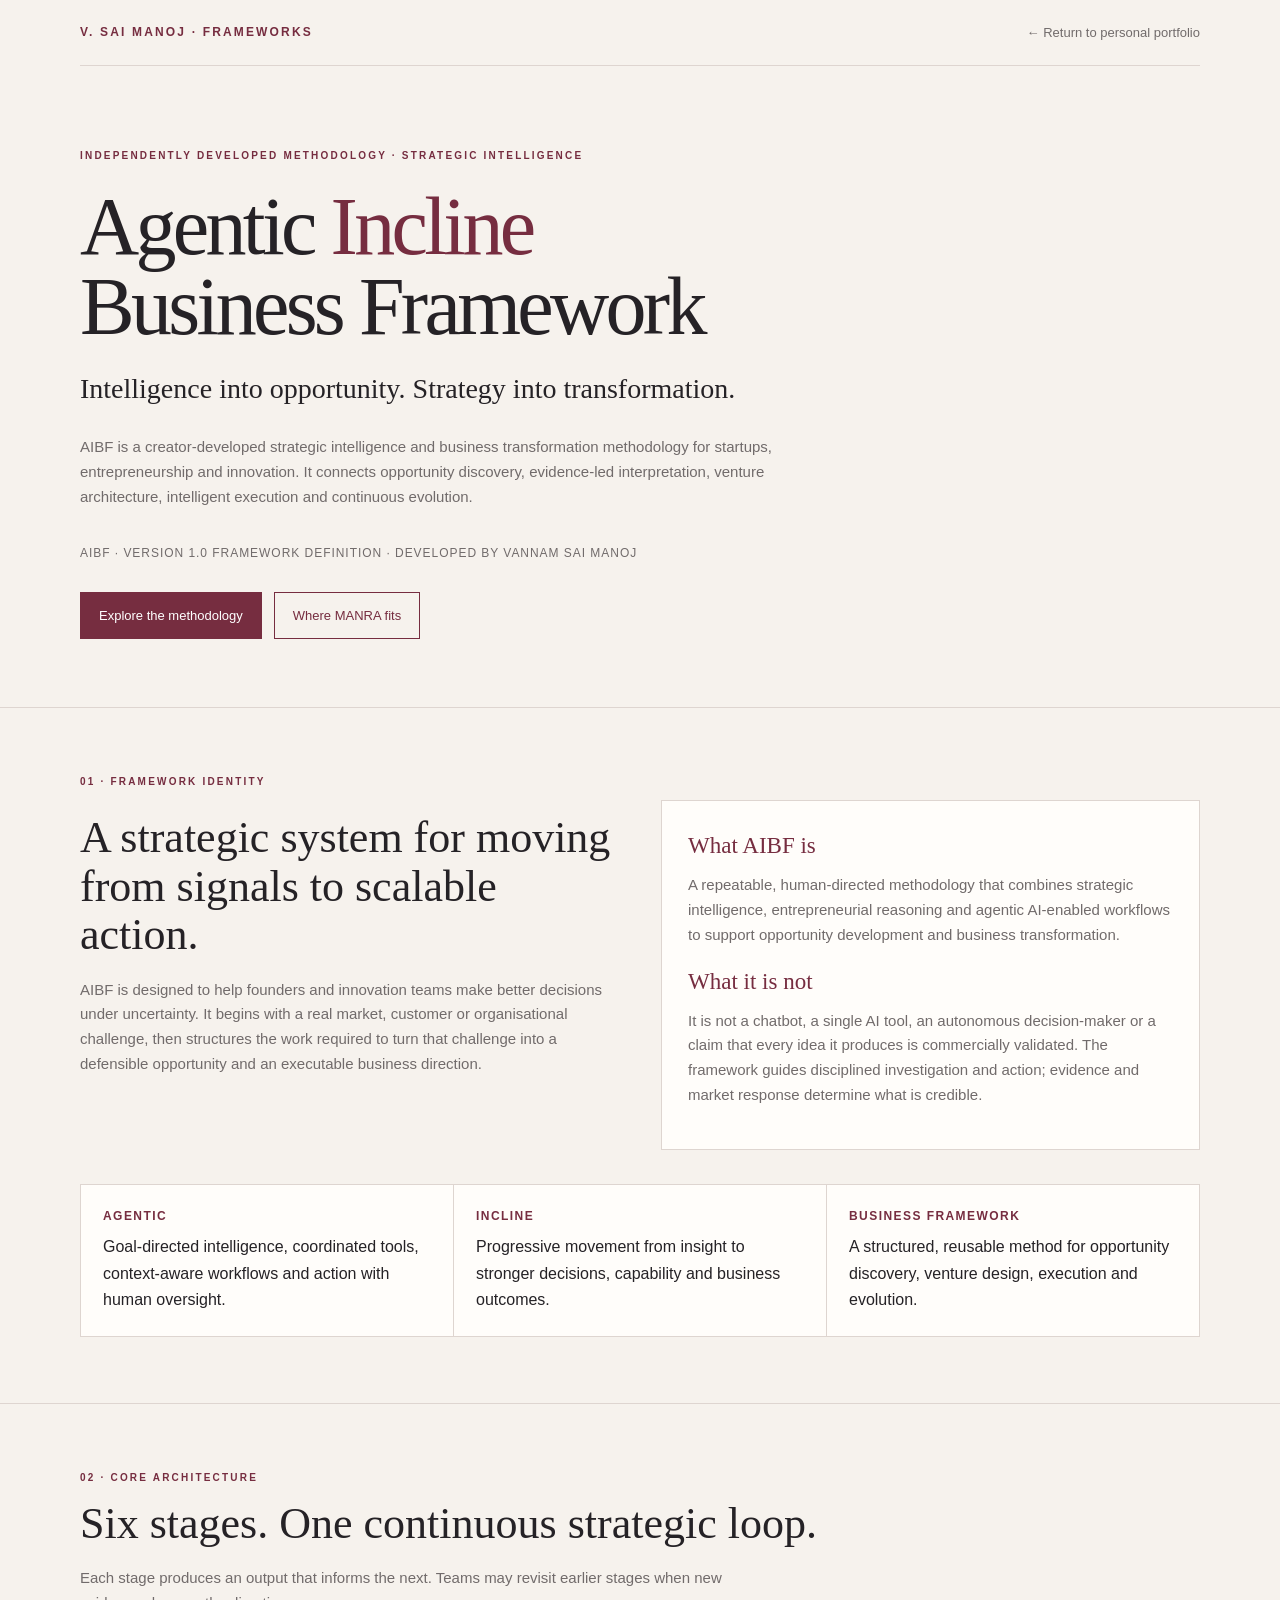
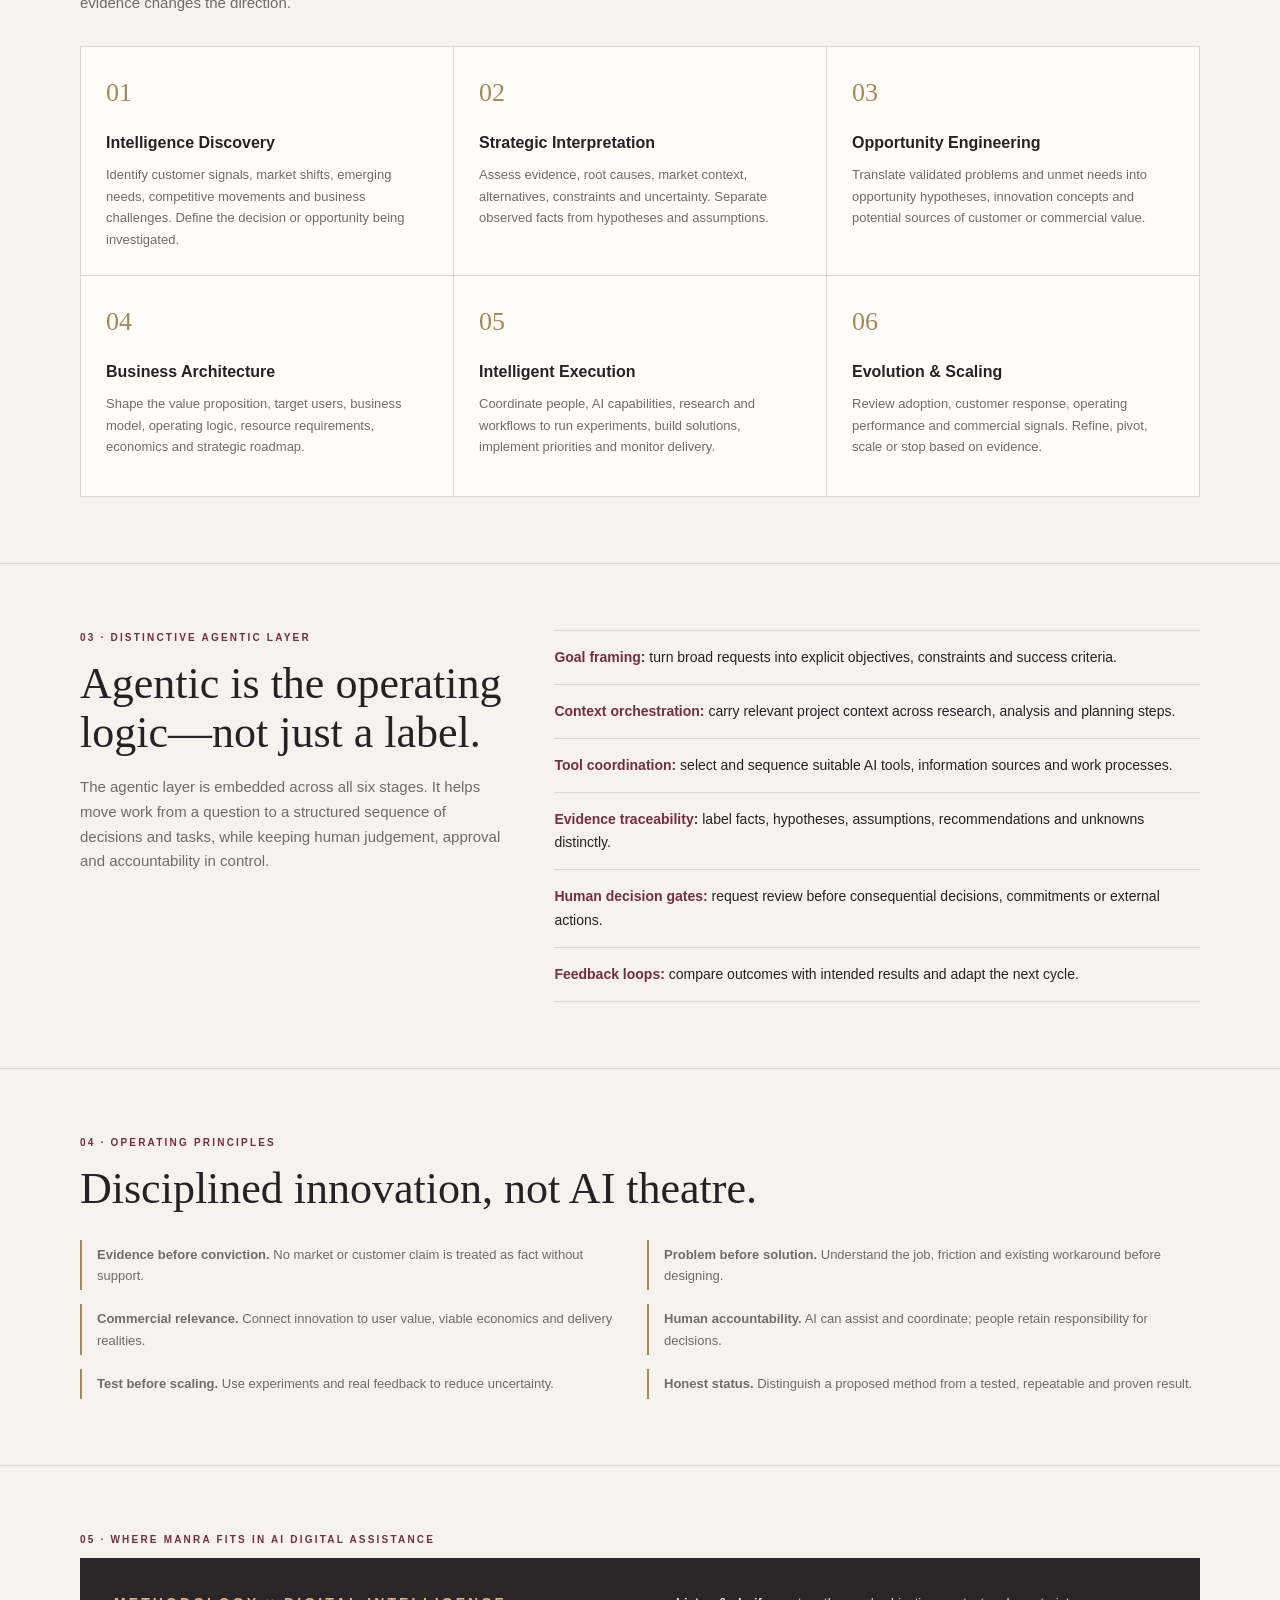
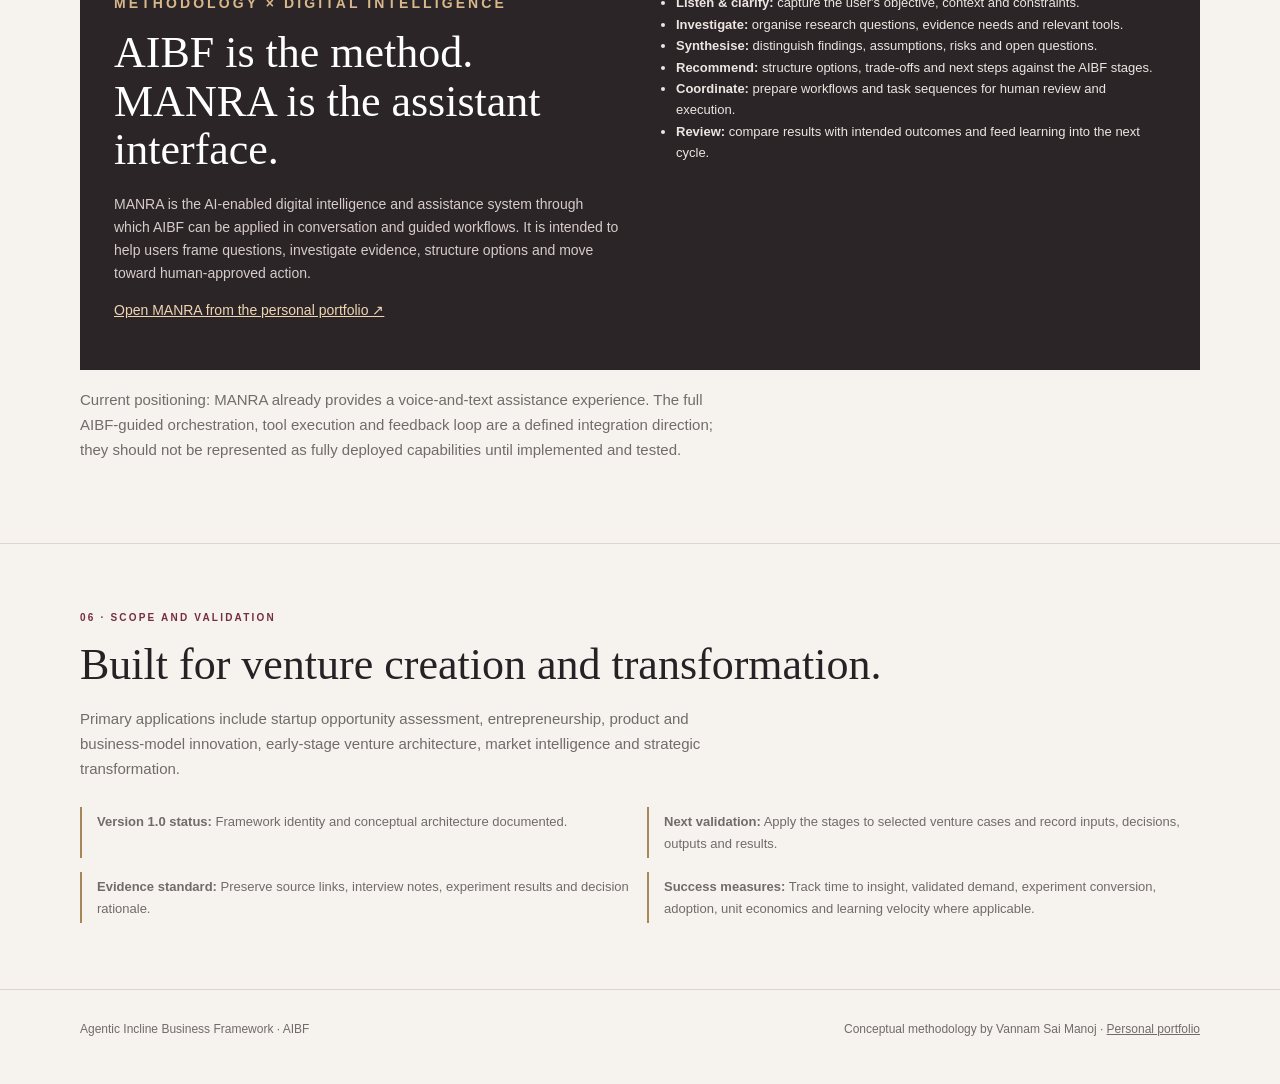
==== aibf/index.html @ d9971146 "Add Agentic Incline Business Framework page" ====
<!doctype html>
<html lang="en">
<head>
  <meta charset="utf-8">
  <meta name="viewport" content="width=device-width, initial-scale=1">
  <meta name="description" content="The Agentic Incline Business Framework (AIBF), an independently developed strategic intelligence and business transformation methodology by Vannam Sai Manoj.">
  <meta name="author" content="Vannam Sai Manoj">
  <meta name="theme-color" content="#f6f2ed">
  <title>Agentic Incline Business Framework | Vannam Sai Manoj</title>
  <style>
    :root{--paper:#f6f2ed;--white:#fffdfa;--ink:#252226;--muted:#716b6b;--wine:#762d40;--wine2:#9b5362;--line:#ded5d0;--gold:#a88756}
    *{box-sizing:border-box}html{scroll-behavior:smooth}body{margin:0;background:var(--paper);color:var(--ink);font-family:Inter,Arial,sans-serif;line-height:1.65}
    a{color:inherit}.wrap{width:min(1120px,calc(100% - 44px));margin:auto}.top{padding:22px 0;border-bottom:1px solid var(--line);display:flex;justify-content:space-between;gap:20px;align-items:center}
    .brand{font-size:12px;letter-spacing:.18em;text-transform:uppercase;font-weight:700;color:var(--wine)}.back{font-size:13px;color:var(--muted);text-decoration:none}.hero{padding:82px 0 68px;border-bottom:1px solid var(--line)}
    .eyebrow,.kicker{font-size:10px;font-weight:700;letter-spacing:.22em;text-transform:uppercase;color:var(--wine)}
    h1,h2,h3,p{margin-top:0}.hero h1{font-family:Georgia,serif;font-size:clamp(44px,7vw,82px);line-height:.98;letter-spacing:-.045em;font-weight:500;max-width:900px;margin:22px 0}
    .hero h1 span{color:var(--wine)}.lead{font-family:Georgia,serif;font-size:clamp(20px,2.5vw,28px);max-width:800px;line-height:1.35}
    .sub{max-width:760px;color:var(--muted);font-size:15px}.byline{margin-top:34px;font-size:12px;color:var(--muted);letter-spacing:.08em;text-transform:uppercase}
    .actions{display:flex;gap:12px;flex-wrap:wrap;margin-top:28px}.btn{display:inline-flex;padding:12px 18px;text-decoration:none;font-size:13px;border:1px solid var(--wine);color:var(--wine)}.btn.primary{background:var(--wine);color:white}
    section.content{padding:66px 0;border-bottom:1px solid var(--line)}h2{font-family:Georgia,serif;font-size:clamp(30px,4vw,44px);font-weight:500;line-height:1.1;margin:14px 0 18px}
    .intro-grid{display:grid;grid-template-columns:1fr 1fr;gap:42px}.copy{color:var(--muted);font-size:15px;max-width:650px}
    .definition{background:var(--white);border:1px solid var(--line);padding:26px}.definition strong{display:block;color:var(--wine);font-family:Georgia,serif;font-size:23px;font-weight:500;margin-bottom:8px}
    .meaning{display:grid;grid-template-columns:repeat(3,1fr);gap:1px;background:var(--line);border:1px solid var(--line);margin-top:34px}.meaning article{background:var(--white);padding:22px}.meaning b{display:block;color:var(--wine);font-size:12px;letter-spacing:.12em;text-transform:uppercase;margin-bottom:8px}
    .stages{display:grid;grid-template-columns:repeat(3,1fr);gap:1px;background:var(--line);border:1px solid var(--line);margin-top:30px}.stage{background:var(--white);padding:25px;min-height:220px}.num{font-family:Georgia,serif;color:var(--gold);font-size:26px}.stage h3{font-size:16px;margin:15px 0 8px}.stage p{font-size:13px;color:var(--muted);margin:0}
    .agentic{display:grid;grid-template-columns:.8fr 1.2fr;gap:44px;align-items:start}.agentic-list{list-style:none;margin:0;padding:0;border-top:1px solid var(--line)}.agentic-list li{padding:15px 0;border-bottom:1px solid var(--line);font-size:14px}.agentic-list b{color:var(--wine)}
    .manra{background:#2b2528;color:#f8f3ee;padding:34px;display:grid;grid-template-columns:1fr 1fr;gap:36px}.manra .kicker{color:#d8b78a}.manra h2{color:#fff}.manra p{color:#d7ccca;font-size:14px}.manra ul{margin:0;padding-left:18px;color:#eee5e1;font-size:13px}.manra a{color:#f0d5b1}
    .guardrails{display:grid;grid-template-columns:repeat(2,1fr);gap:14px;margin-top:26px}.guardrails div{border-left:2px solid var(--gold);padding:4px 0 4px 15px;font-size:13px;color:var(--muted)}
    .footer{padding:30px 0 44px;color:var(--muted);font-size:12px;display:flex;justify-content:space-between;gap:20px;flex-wrap:wrap}
    @media(max-width:760px){.hero{padding:56px 0}.intro-grid,.agentic,.manra{grid-template-columns:1fr}.meaning,.stages{grid-template-columns:1fr}.stage{min-height:auto}.guardrails{grid-template-columns:1fr}.wrap{width:min(100% - 32px,1120px)}}
  </style>
</head>
<body>
  <header class="wrap top"><div class="brand">V. Sai Manoj · Frameworks</div><a class="back" href="/">← Return to personal portfolio</a></header>
  <main>
    <section class="hero"><div class="wrap">
      <p class="eyebrow">Independently developed methodology · Strategic intelligence</p>
      <h1>Agentic <span>Incline</span><br>Business Framework</h1>
      <p class="lead">Intelligence into opportunity. Strategy into transformation.</p>
      <p class="sub">AIBF is a creator-developed strategic intelligence and business transformation methodology for startups, entrepreneurship and innovation. It connects opportunity discovery, evidence-led interpretation, venture architecture, intelligent execution and continuous evolution.</p>
      <p class="byline">AIBF · Version 1.0 framework definition · Developed by Vannam Sai Manoj</p>
      <div class="actions"><a class="btn primary" href="#architecture">Explore the methodology</a><a class="btn" href="#manra">Where MANRA fits</a></div>
    </div></section>
    <section class="content"><div class="wrap">
      <p class="kicker">01 · Framework identity</p><div class="intro-grid">
        <div><h2>A strategic system for moving from signals to scalable action.</h2><p class="copy">AIBF is designed to help founders and innovation teams make better decisions under uncertainty. It begins with a real market, customer or organisational challenge, then structures the work required to turn that challenge into a defensible opportunity and an executable business direction.</p></div>
        <div class="definition"><strong>What AIBF is</strong><p class="copy">A repeatable, human-directed methodology that combines strategic intelligence, entrepreneurial reasoning and agentic AI-enabled workflows to support opportunity development and business transformation.</p><strong>What it is not</strong><p class="copy">It is not a chatbot, a single AI tool, an autonomous decision-maker or a claim that every idea it produces is commercially validated. The framework guides disciplined investigation and action; evidence and market response determine what is credible.</p></div>
      </div>
      <div class="meaning">
        <article><b>Agentic</b>Goal-directed intelligence, coordinated tools, context-aware workflows and action with human oversight.</article>
        <article><b>Incline</b>Progressive movement from insight to stronger decisions, capability and business outcomes.</article>
        <article><b>Business Framework</b>A structured, reusable method for opportunity discovery, venture design, execution and evolution.</article>
      </div>
    </div></section>
    <section class="content" id="architecture"><div class="wrap">
      <p class="kicker">02 · Core architecture</p><h2>Six stages. One continuous strategic loop.</h2><p class="copy">Each stage produces an output that informs the next. Teams may revisit earlier stages when new evidence changes the direction.</p>
      <div class="stages">
        <article class="stage"><span class="num">01</span><h3>Intelligence Discovery</h3><p>Identify customer signals, market shifts, emerging needs, competitive movements and business challenges. Define the decision or opportunity being investigated.</p></article>
        <article class="stage"><span class="num">02</span><h3>Strategic Interpretation</h3><p>Assess evidence, root causes, market context, alternatives, constraints and uncertainty. Separate observed facts from hypotheses and assumptions.</p></article>
        <article class="stage"><span class="num">03</span><h3>Opportunity Engineering</h3><p>Translate validated problems and unmet needs into opportunity hypotheses, innovation concepts and potential sources of customer or commercial value.</p></article>
        <article class="stage"><span class="num">04</span><h3>Business Architecture</h3><p>Shape the value proposition, target users, business model, operating logic, resource requirements, economics and strategic roadmap.</p></article>
        <article class="stage"><span class="num">05</span><h3>Intelligent Execution</h3><p>Coordinate people, AI capabilities, research and workflows to run experiments, build solutions, implement priorities and monitor delivery.</p></article>
        <article class="stage"><span class="num">06</span><h3>Evolution &amp; Scaling</h3><p>Review adoption, customer response, operating performance and commercial signals. Refine, pivot, scale or stop based on evidence.</p></article>
      </div>
    </div></section>
    <section class="content"><div class="wrap agentic">
      <div><p class="kicker">03 · Distinctive agentic layer</p><h2>Agentic is the operating logic—not just a label.</h2><p class="copy">The agentic layer is embedded across all six stages. It helps move work from a question to a structured sequence of decisions and tasks, while keeping human judgement, approval and accountability in control.</p></div>
      <ul class="agentic-list">
        <li><b>Goal framing:</b> turn broad requests into explicit objectives, constraints and success criteria.</li>
        <li><b>Context orchestration:</b> carry relevant project context across research, analysis and planning steps.</li>
        <li><b>Tool coordination:</b> select and sequence suitable AI tools, information sources and work processes.</li>
        <li><b>Evidence traceability:</b> label facts, hypotheses, assumptions, recommendations and unknowns distinctly.</li>
        <li><b>Human decision gates:</b> request review before consequential decisions, commitments or external actions.</li>
        <li><b>Feedback loops:</b> compare outcomes with intended results and adapt the next cycle.</li>
      </ul>
    </div></section>
    <section class="content"><div class="wrap">
      <p class="kicker">04 · Operating principles</p><h2>Disciplined innovation, not AI theatre.</h2>
      <div class="guardrails">
        <div><b>Evidence before conviction.</b> No market or customer claim is treated as fact without support.</div>
        <div><b>Problem before solution.</b> Understand the job, friction and existing workaround before designing.</div>
        <div><b>Commercial relevance.</b> Connect innovation to user value, viable economics and delivery realities.</div>
        <div><b>Human accountability.</b> AI can assist and coordinate; people retain responsibility for decisions.</div>
        <div><b>Test before scaling.</b> Use experiments and real feedback to reduce uncertainty.</div>
        <div><b>Honest status.</b> Distinguish a proposed method from a tested, repeatable and proven result.</div>
      </div>
    </div></section>
    <section class="content" id="manra"><div class="wrap">
      <p class="kicker">05 · Where MANRA fits in AI digital assistance</p><div class="manra">
        <div><p class="kicker">Methodology × digital intelligence</p><h2>AIBF is the method. MANRA is the assistant interface.</h2><p>MANRA is the AI-enabled digital intelligence and assistance system through which AIBF can be applied in conversation and guided workflows. It is intended to help users frame questions, investigate evidence, structure options and move toward human-approved action.</p><p><a href="/#manra-assistant">Open MANRA from the personal portfolio ↗</a></p></div>
        <div><ul>
          <li><b>Listen &amp; clarify:</b> capture the user's objective, context and constraints.</li>
          <li><b>Investigate:</b> organise research questions, evidence needs and relevant tools.</li>
          <li><b>Synthesise:</b> distinguish findings, assumptions, risks and open questions.</li>
          <li><b>Recommend:</b> structure options, trade-offs and next steps against the AIBF stages.</li>
          <li><b>Coordinate:</b> prepare workflows and task sequences for human review and execution.</li>
          <li><b>Review:</b> compare results with intended outcomes and feed learning into the next cycle.</li>
        </ul></div>
      </div>
      <p class="copy" style="margin-top:18px">Current positioning: MANRA already provides a voice-and-text assistance experience. The full AIBF-guided orchestration, tool execution and feedback loop are a defined integration direction; they should not be represented as fully deployed capabilities until implemented and tested.</p>
    </div></section>
    <section class="content"><div class="wrap">
      <p class="kicker">06 · Scope and validation</p><h2>Built for venture creation and transformation.</h2><p class="copy">Primary applications include startup opportunity assessment, entrepreneurship, product and business-model innovation, early-stage venture architecture, market intelligence and strategic transformation.</p>
      <div class="guardrails">
        <div><b>Version 1.0 status:</b> Framework identity and conceptual architecture documented.</div>
        <div><b>Next validation:</b> Apply the stages to selected venture cases and record inputs, decisions, outputs and results.</div>
        <div><b>Evidence standard:</b> Preserve source links, interview notes, experiment results and decision rationale.</div>
        <div><b>Success measures:</b> Track time to insight, validated demand, experiment conversion, adoption, unit economics and learning velocity where applicable.</div>
      </div>
    </div></section>
  </main>
  <footer class="wrap footer"><span>Agentic Incline Business Framework · AIBF</span><span>Conceptual methodology by Vannam Sai Manoj · <a href="/">Personal portfolio</a></span></footer>
</body>
</html>
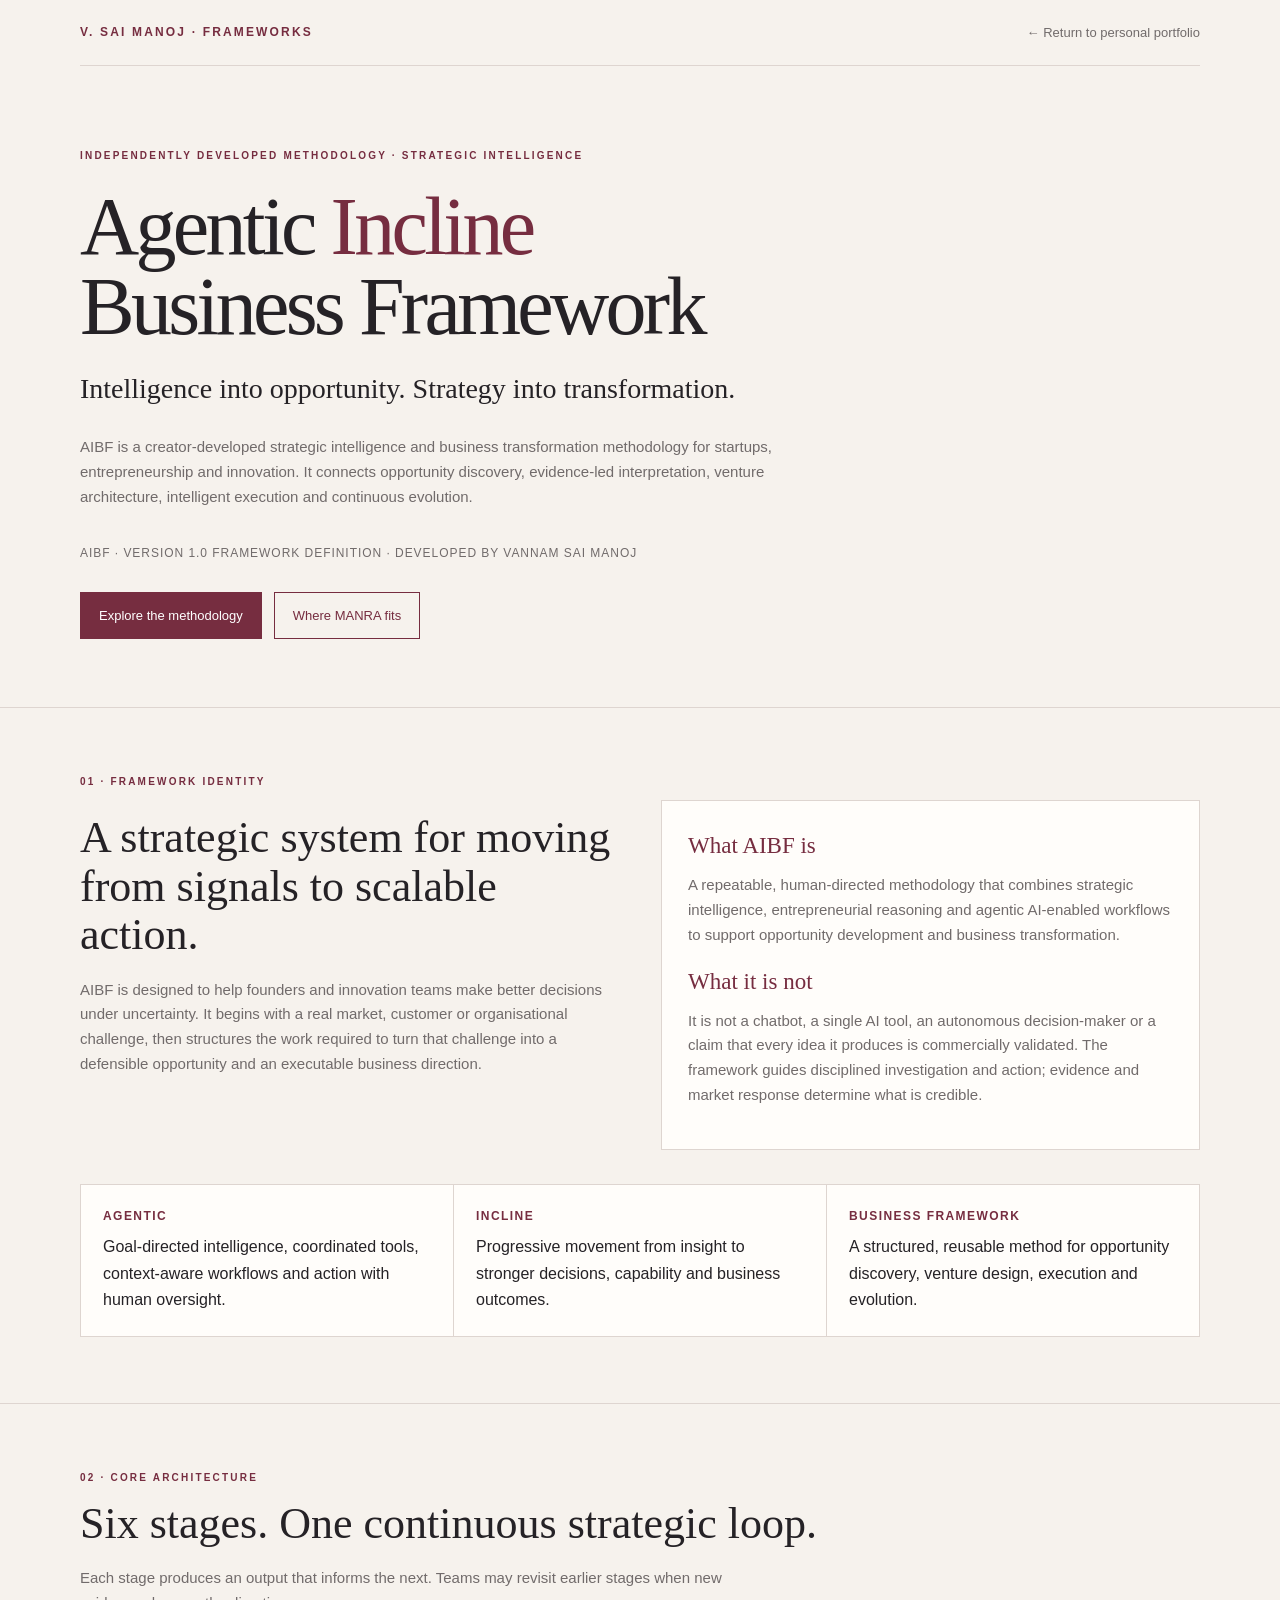
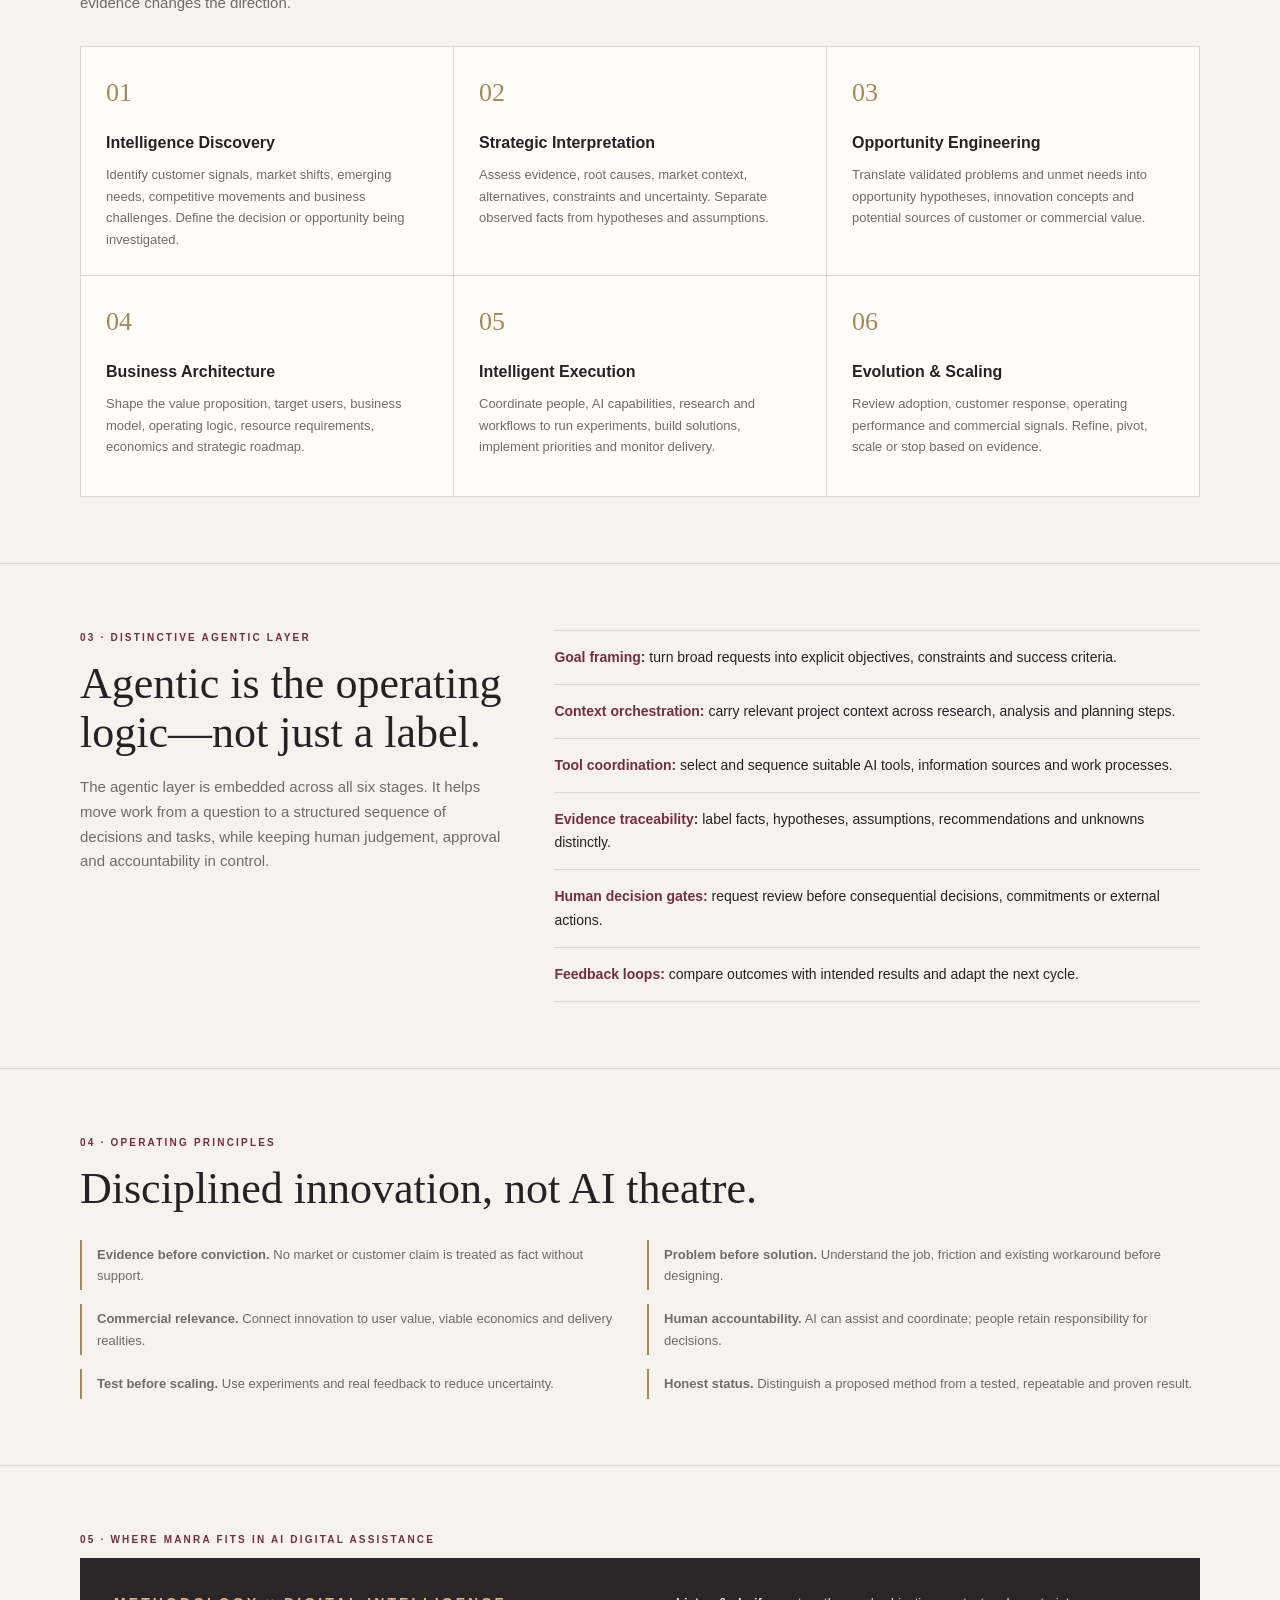
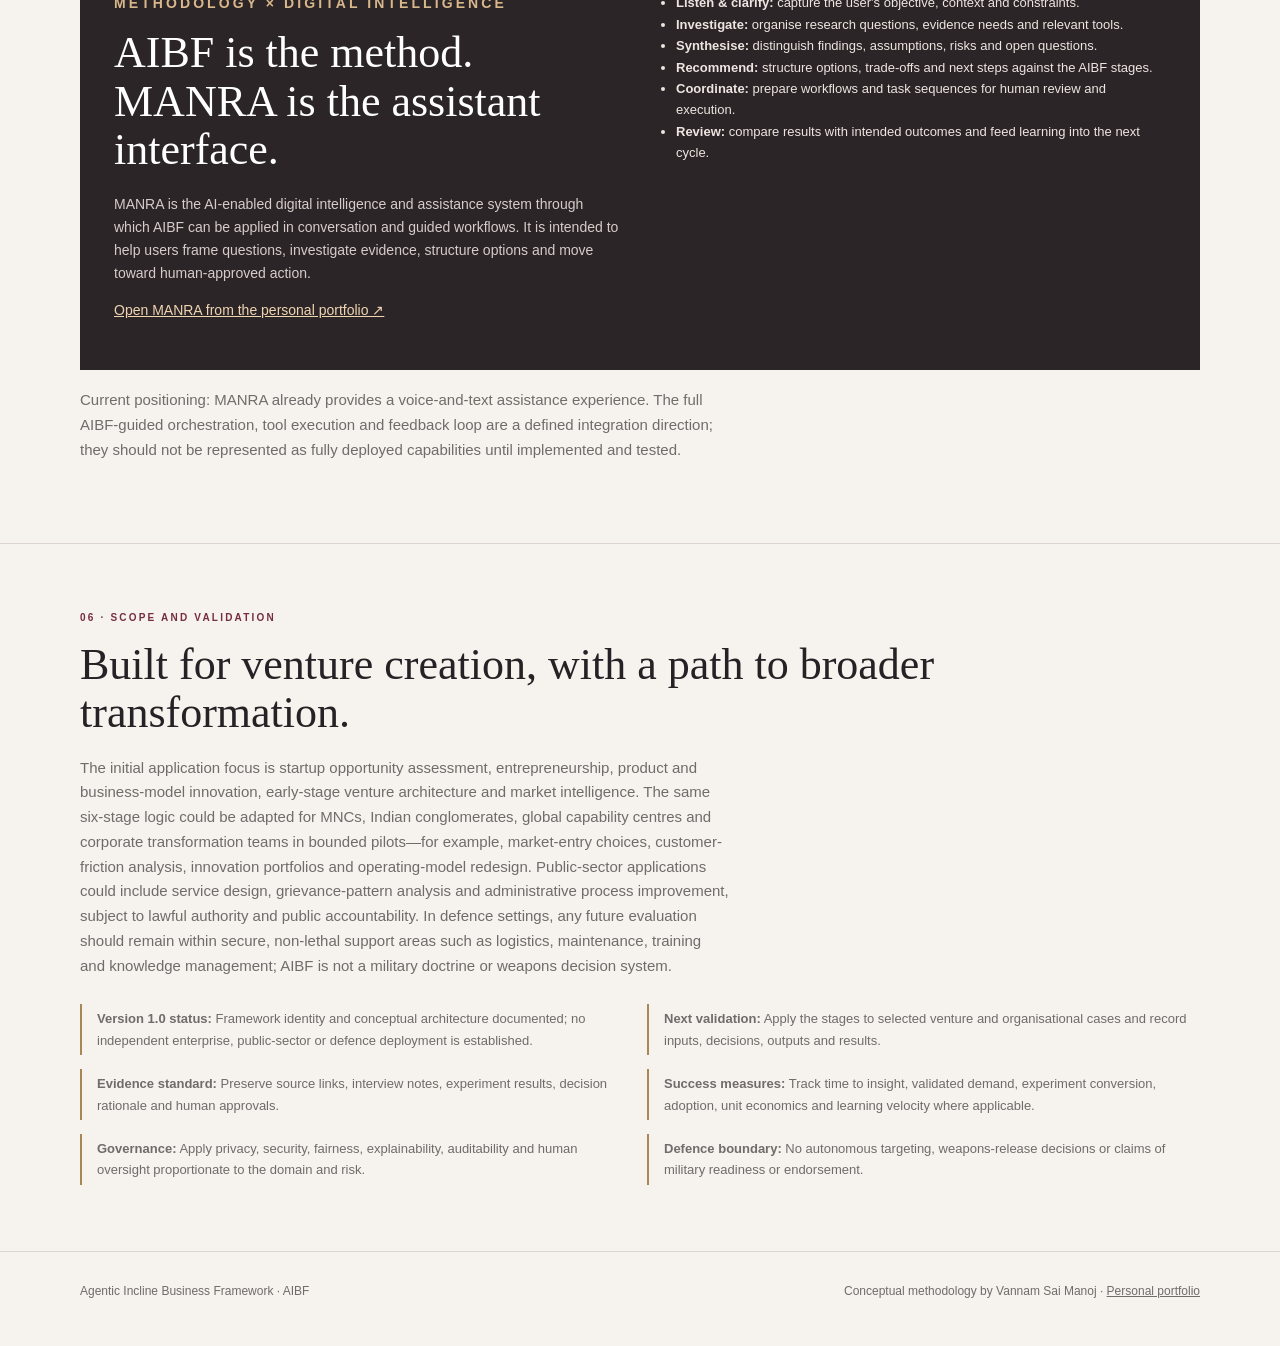
==== commit b8c815b6: "Clarify AIBF enterprise, public-sector and defence application boundaries" ====
--- a/aibf/index.html
+++ b/aibf/index.html
@@ -99,12 +99,14 @@
       <p class="copy" style="margin-top:18px">Current positioning: MANRA already provides a voice-and-text assistance experience. The full AIBF-guided orchestration, tool execution and feedback loop are a defined integration direction; they should not be represented as fully deployed capabilities until implemented and tested.</p>
     </div></section>
     <section class="content"><div class="wrap">
-      <p class="kicker">06 · Scope and validation</p><h2>Built for venture creation and transformation.</h2><p class="copy">Primary applications include startup opportunity assessment, entrepreneurship, product and business-model innovation, early-stage venture architecture, market intelligence and strategic transformation.</p>
+      <p class="kicker">06 · Scope and validation</p><h2>Built for venture creation, with a path to broader transformation.</h2><p class="copy">The initial application focus is startup opportunity assessment, entrepreneurship, product and business-model innovation, early-stage venture architecture and market intelligence. The same six-stage logic could be adapted for MNCs, Indian conglomerates, global capability centres and corporate transformation teams in bounded pilots—for example, market-entry choices, customer-friction analysis, innovation portfolios and operating-model redesign. Public-sector applications could include service design, grievance-pattern analysis and administrative process improvement, subject to lawful authority and public accountability. In defence settings, any future evaluation should remain within secure, non-lethal support areas such as logistics, maintenance, training and knowledge management; AIBF is not a military doctrine or weapons decision system.</p>
       <div class="guardrails">
-        <div><b>Version 1.0 status:</b> Framework identity and conceptual architecture documented.</div>
-        <div><b>Next validation:</b> Apply the stages to selected venture cases and record inputs, decisions, outputs and results.</div>
-        <div><b>Evidence standard:</b> Preserve source links, interview notes, experiment results and decision rationale.</div>
+        <div><b>Version 1.0 status:</b> Framework identity and conceptual architecture documented; no independent enterprise, public-sector or defence deployment is established.</div>
+        <div><b>Next validation:</b> Apply the stages to selected venture and organisational cases and record inputs, decisions, outputs and results.</div>
+        <div><b>Evidence standard:</b> Preserve source links, interview notes, experiment results, decision rationale and human approvals.</div>
         <div><b>Success measures:</b> Track time to insight, validated demand, experiment conversion, adoption, unit economics and learning velocity where applicable.</div>
+        <div><b>Governance:</b> Apply privacy, security, fairness, explainability, auditability and human oversight proportionate to the domain and risk.</div>
+        <div><b>Defence boundary:</b> No autonomous targeting, weapons-release decisions or claims of military readiness or endorsement.</div>
       </div>
     </div></section>
   </main>
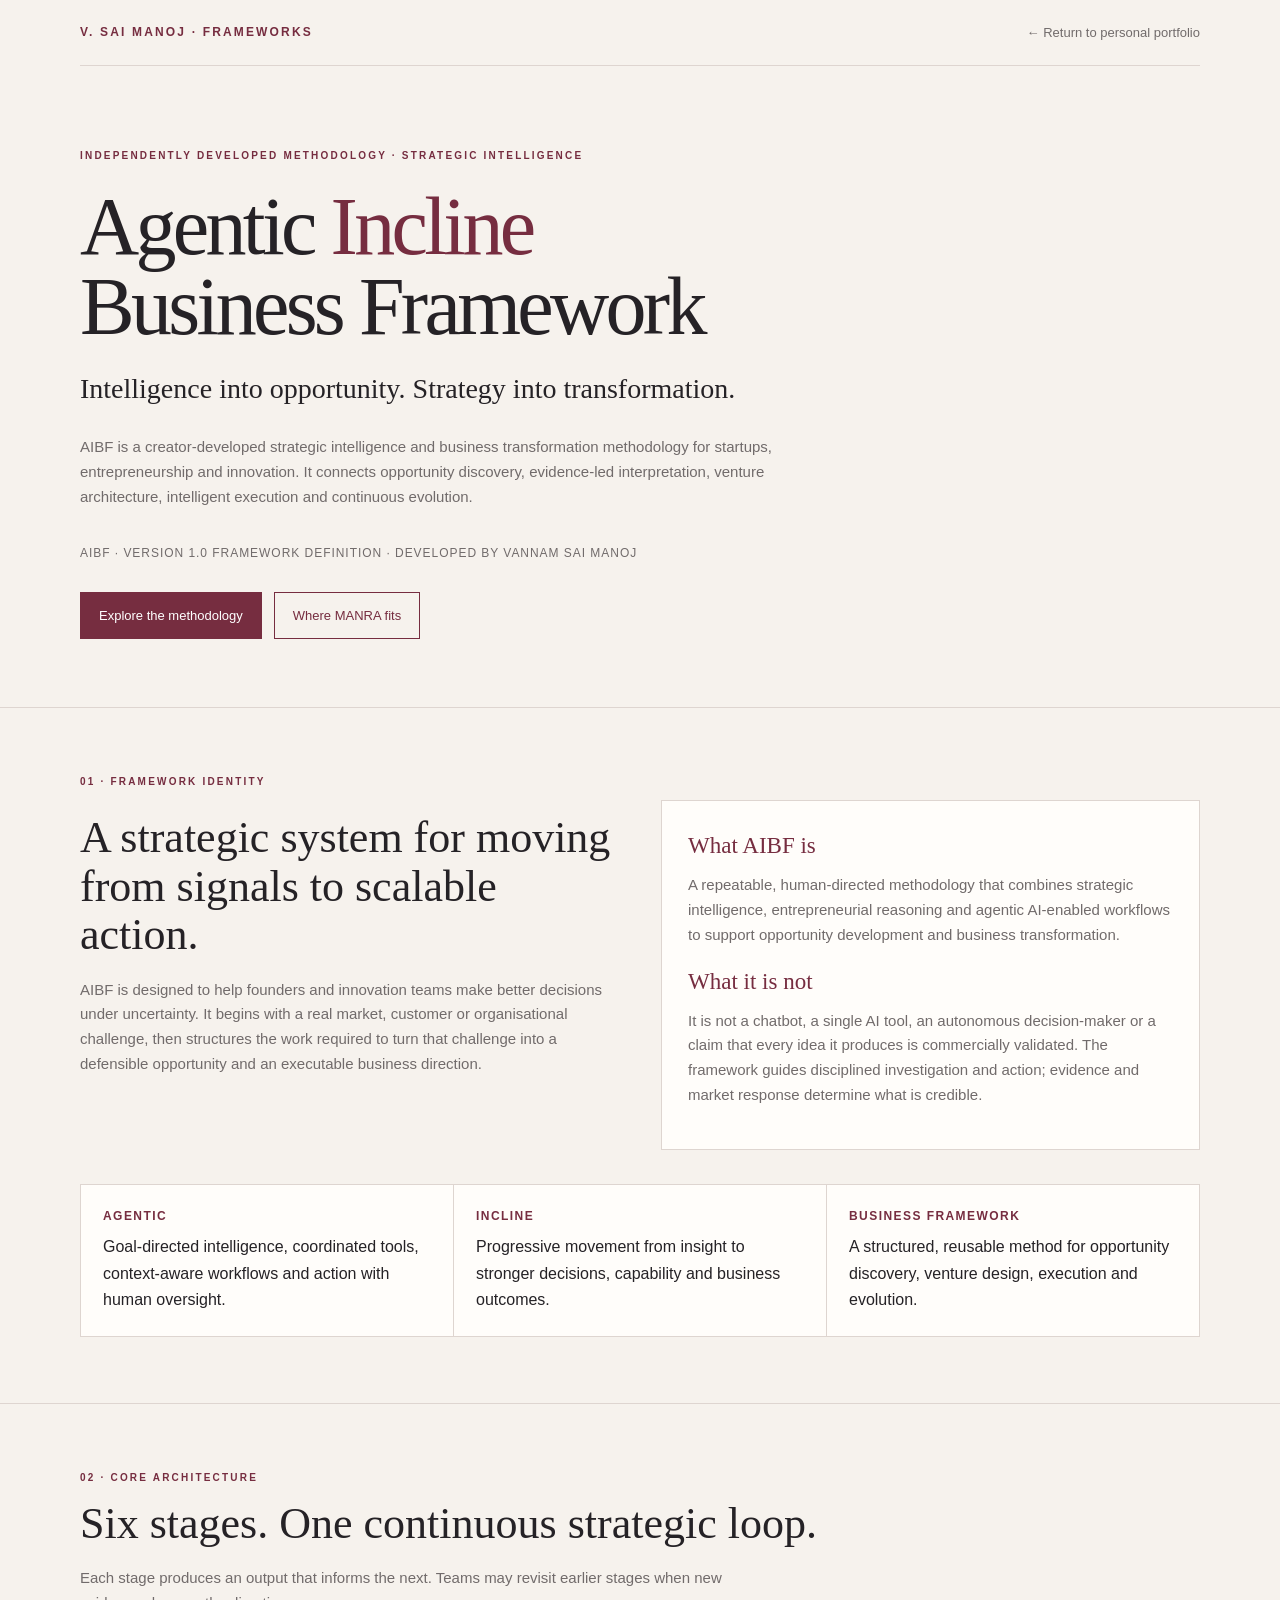
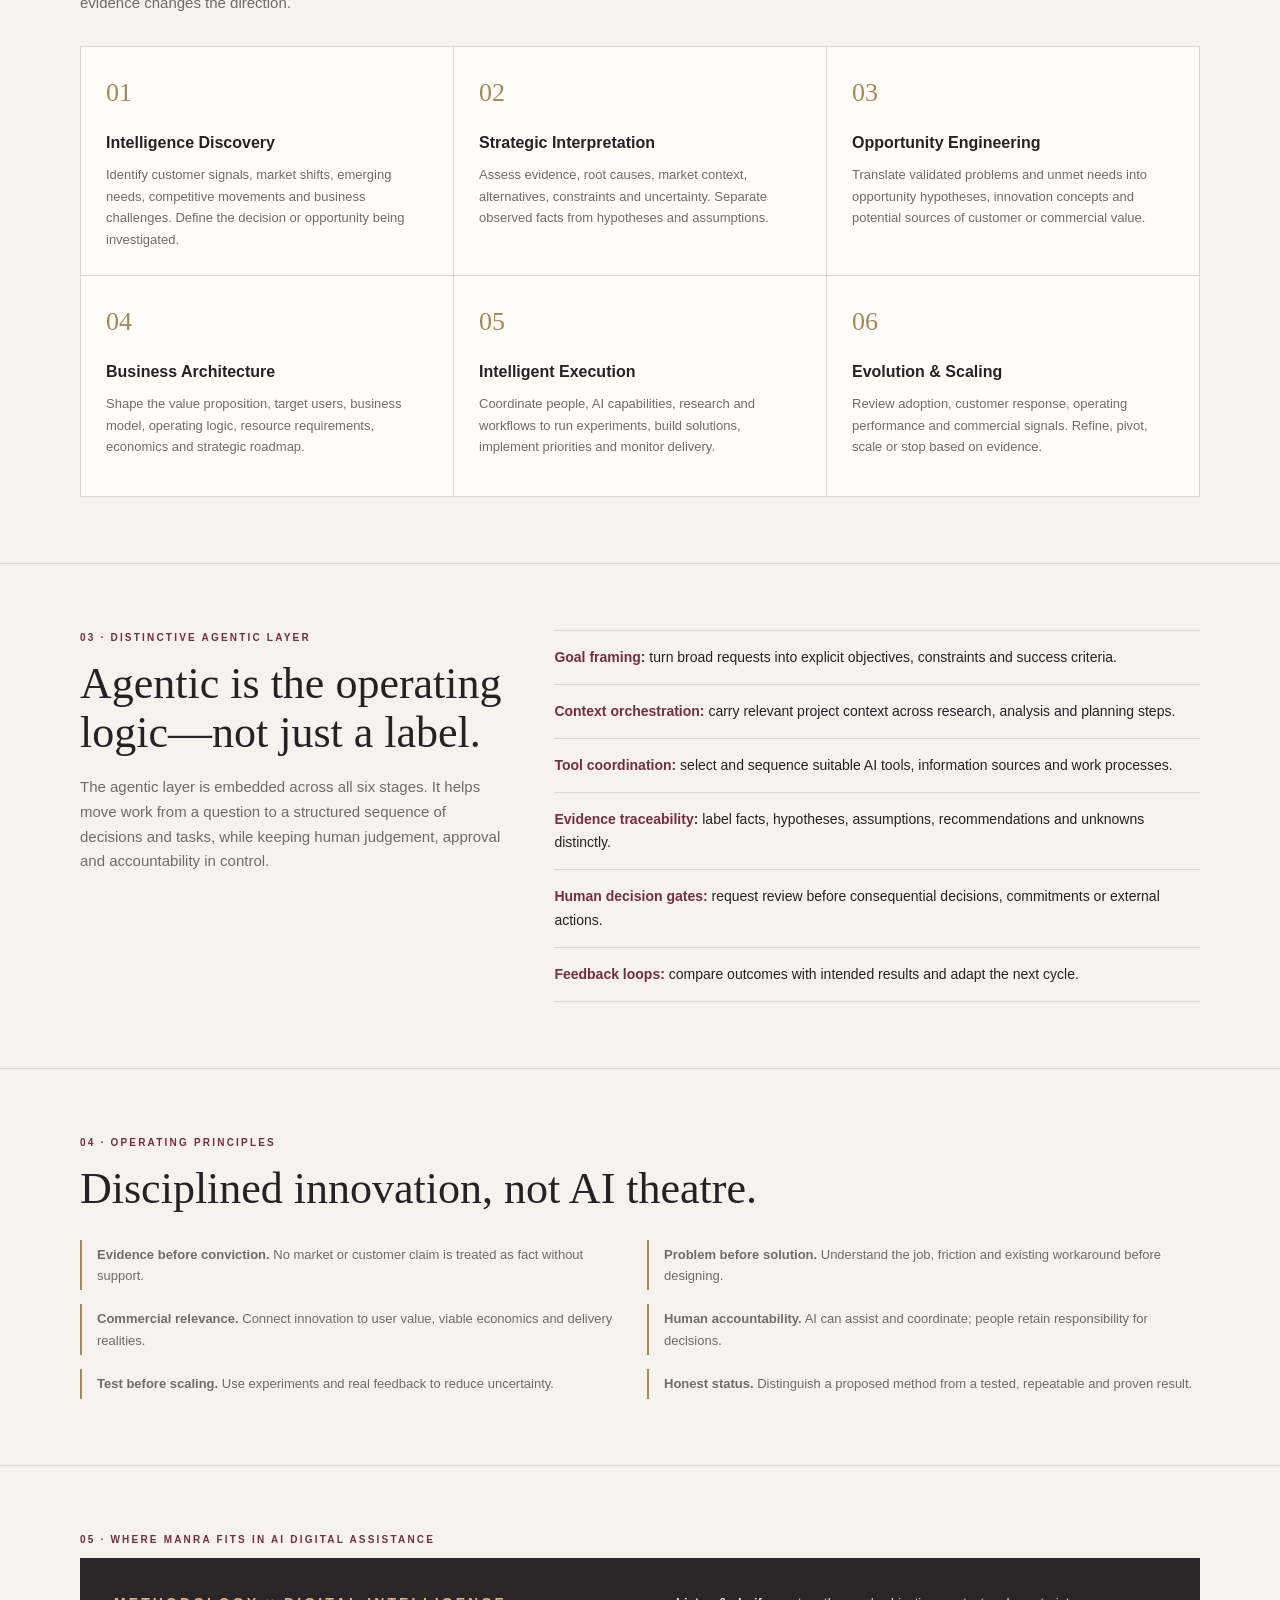
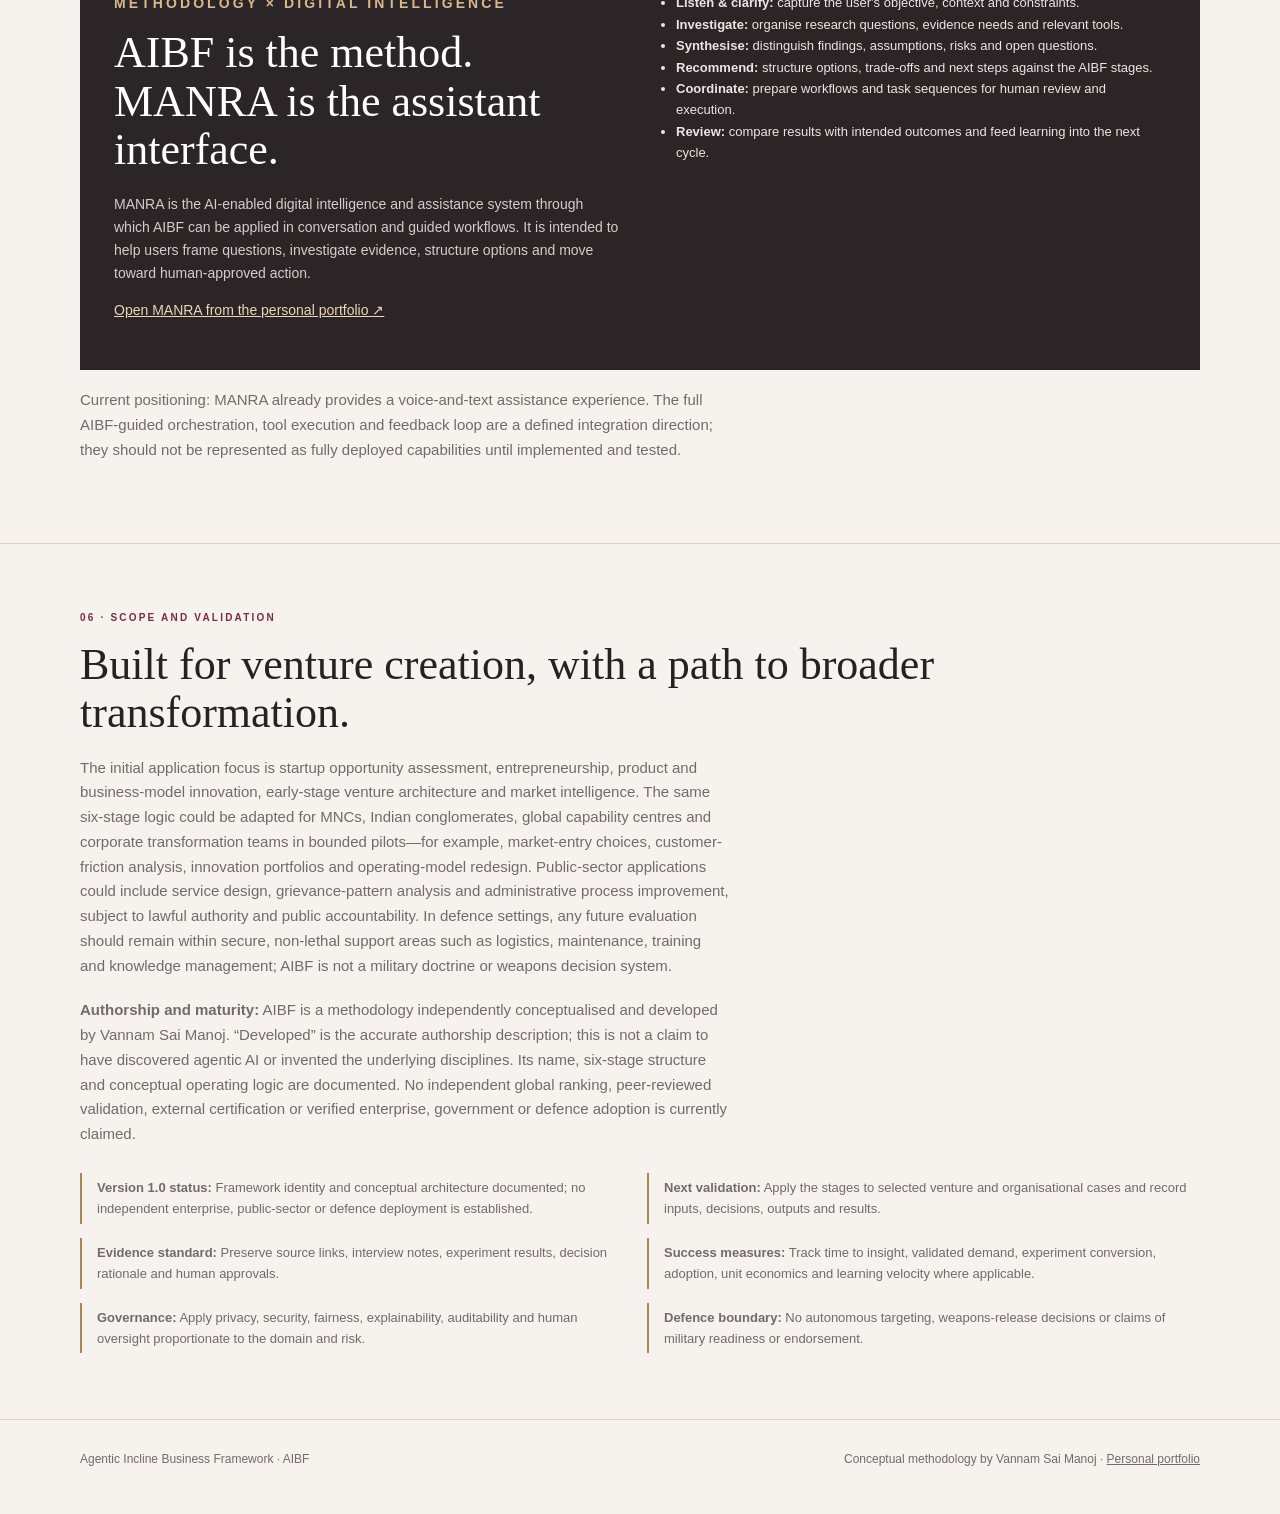
==== commit f9b8c90c: "Clarify AIBF authorship, maturity and independent validation status" ====
--- a/aibf/index.html
+++ b/aibf/index.html
@@ -100,6 +100,7 @@
     </div></section>
     <section class="content"><div class="wrap">
       <p class="kicker">06 · Scope and validation</p><h2>Built for venture creation, with a path to broader transformation.</h2><p class="copy">The initial application focus is startup opportunity assessment, entrepreneurship, product and business-model innovation, early-stage venture architecture and market intelligence. The same six-stage logic could be adapted for MNCs, Indian conglomerates, global capability centres and corporate transformation teams in bounded pilots—for example, market-entry choices, customer-friction analysis, innovation portfolios and operating-model redesign. Public-sector applications could include service design, grievance-pattern analysis and administrative process improvement, subject to lawful authority and public accountability. In defence settings, any future evaluation should remain within secure, non-lethal support areas such as logistics, maintenance, training and knowledge management; AIBF is not a military doctrine or weapons decision system.</p>
+      <p class="copy" style="margin-top:20px"><b>Authorship and maturity:</b> AIBF is a methodology independently conceptualised and developed by Vannam Sai Manoj. “Developed” is the accurate authorship description; this is not a claim to have discovered agentic AI or invented the underlying disciplines. Its name, six-stage structure and conceptual operating logic are documented. No independent global ranking, peer-reviewed validation, external certification or verified enterprise, government or defence adoption is currently claimed.</p>
       <div class="guardrails">
         <div><b>Version 1.0 status:</b> Framework identity and conceptual architecture documented; no independent enterprise, public-sector or defence deployment is established.</div>
         <div><b>Next validation:</b> Apply the stages to selected venture and organisational cases and record inputs, decisions, outputs and results.</div>
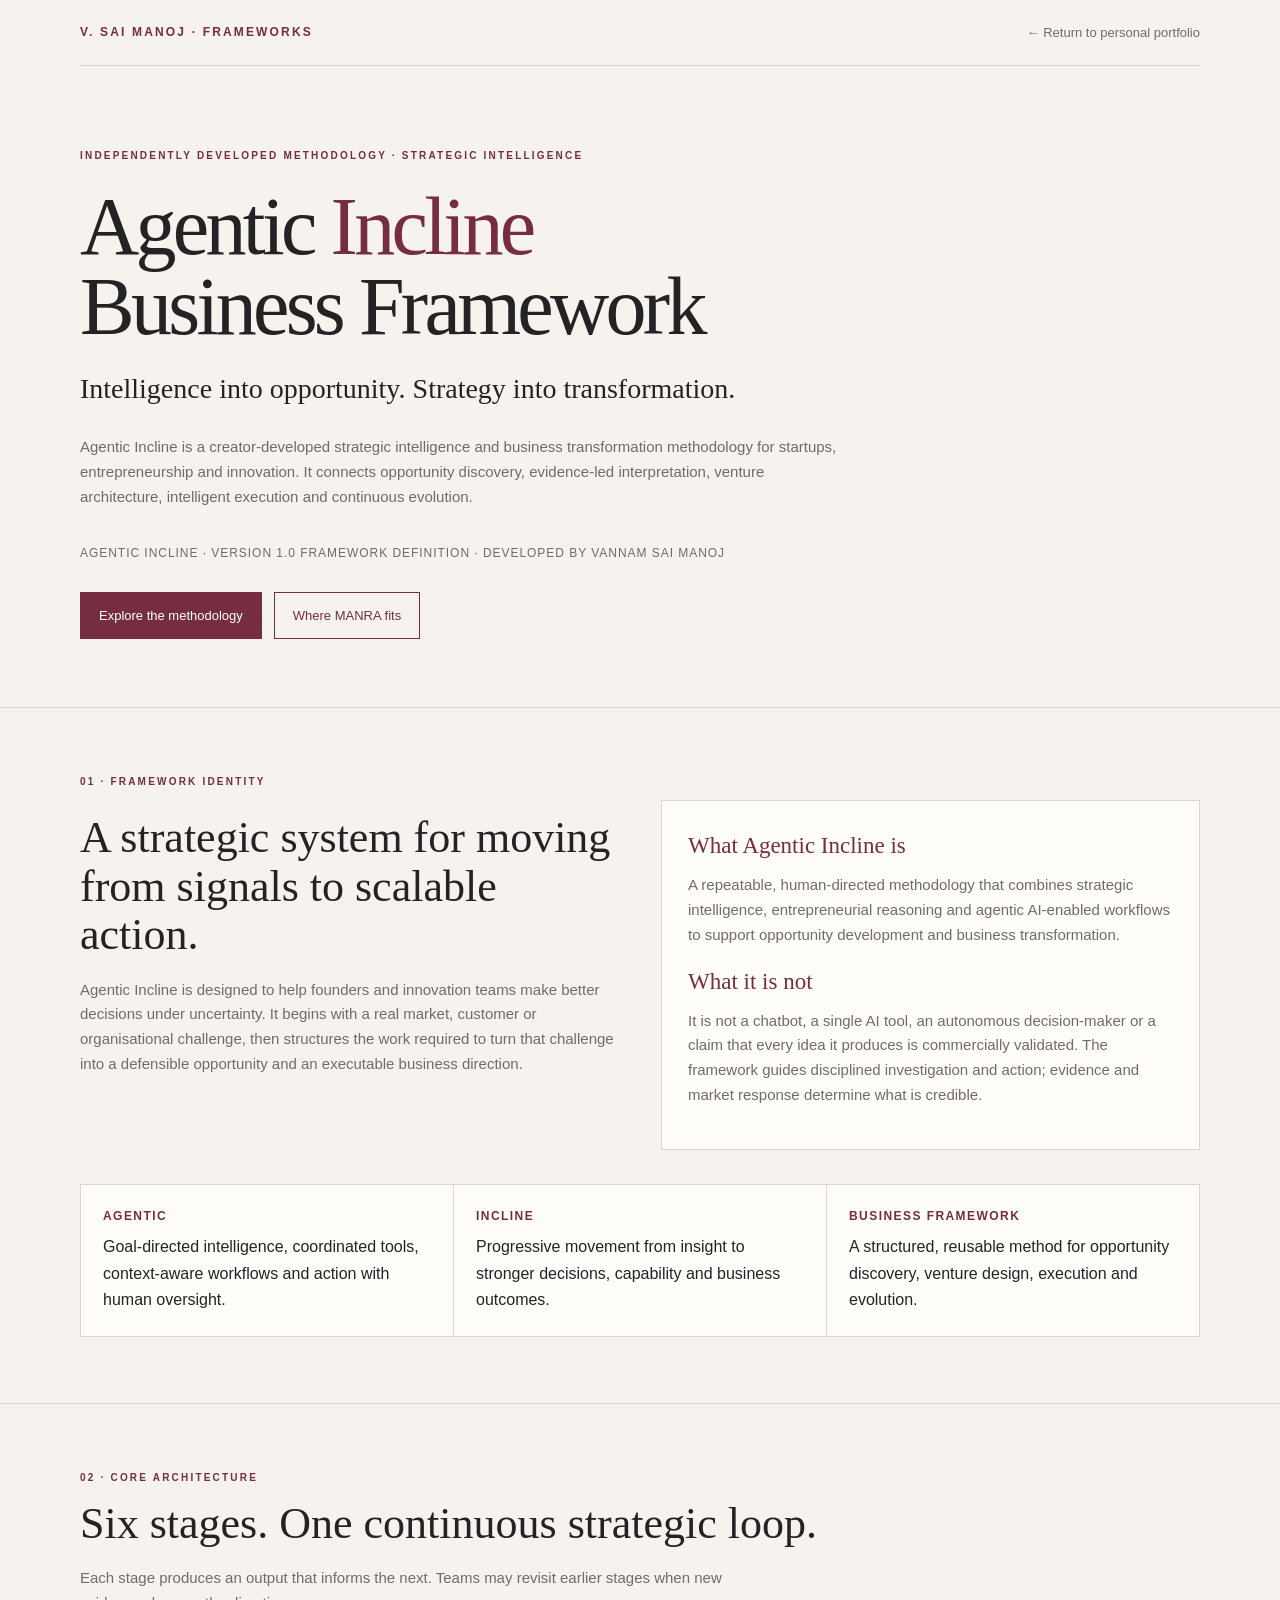
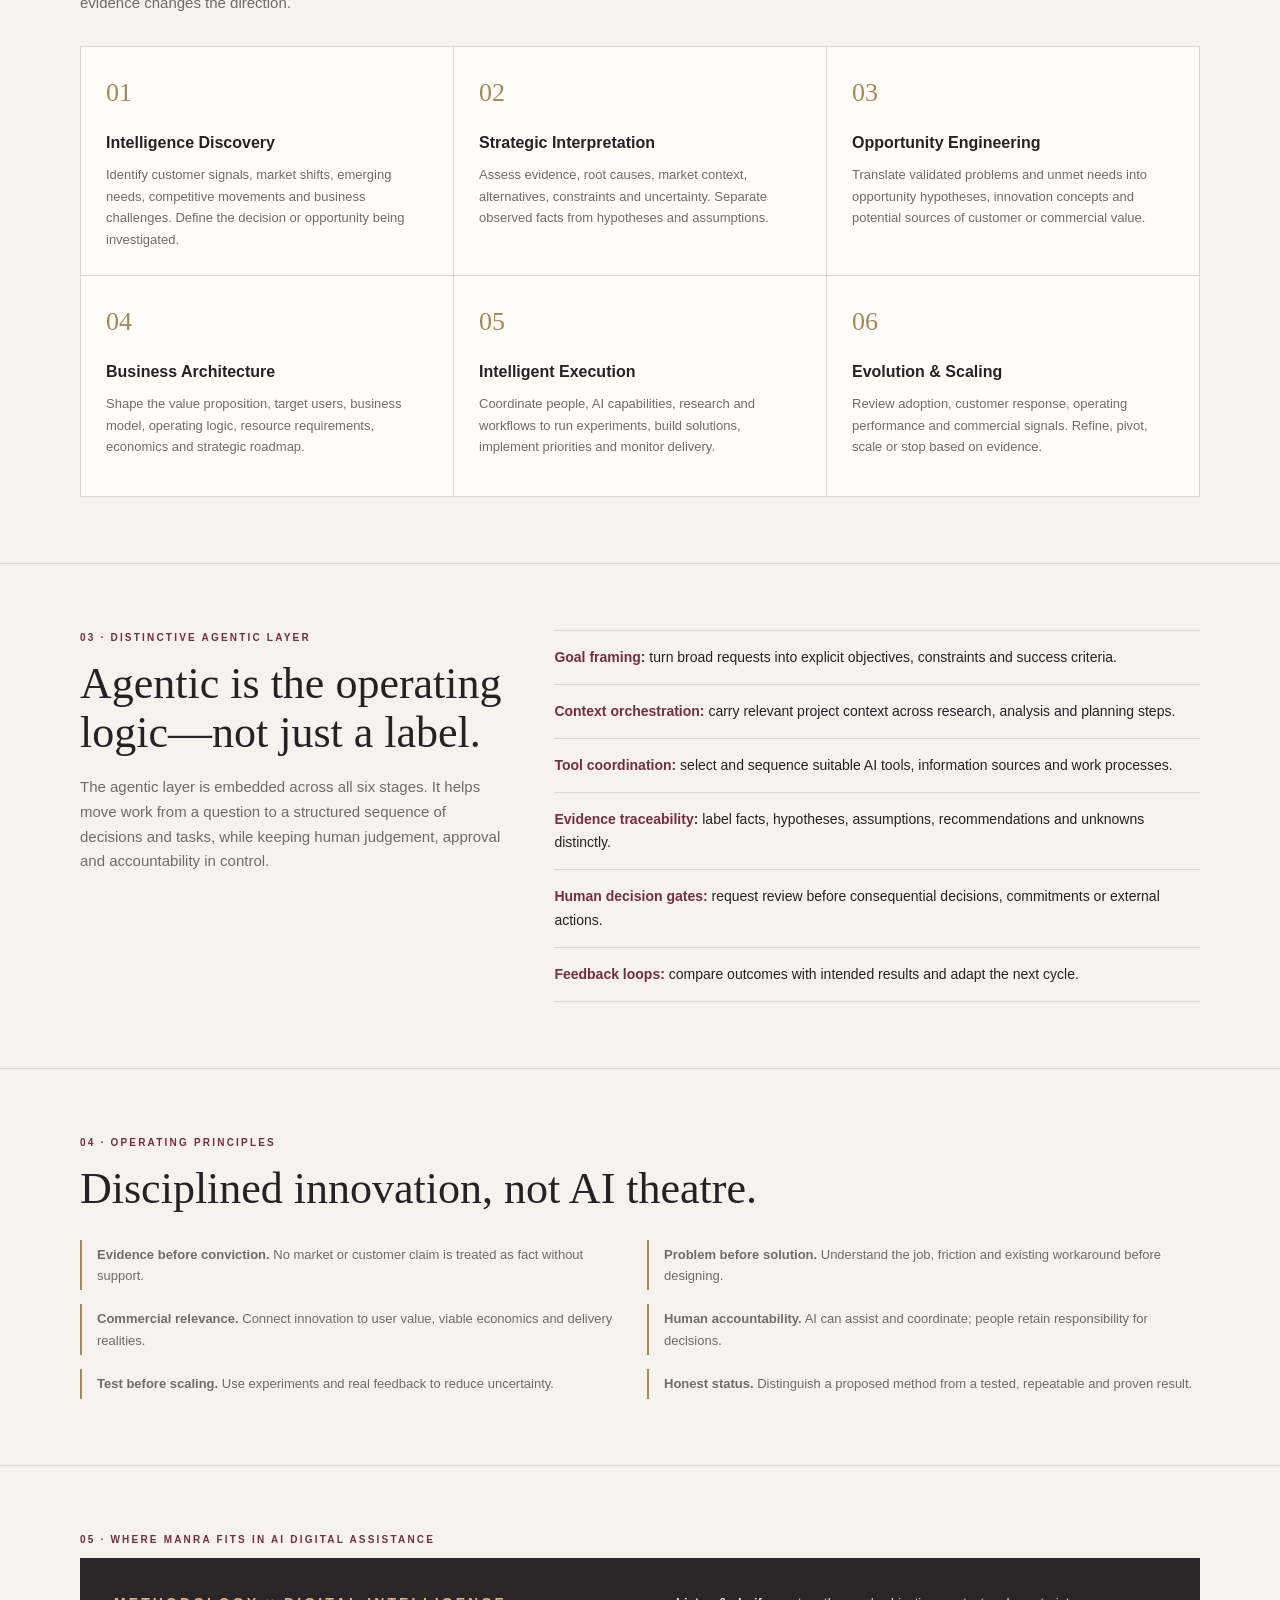
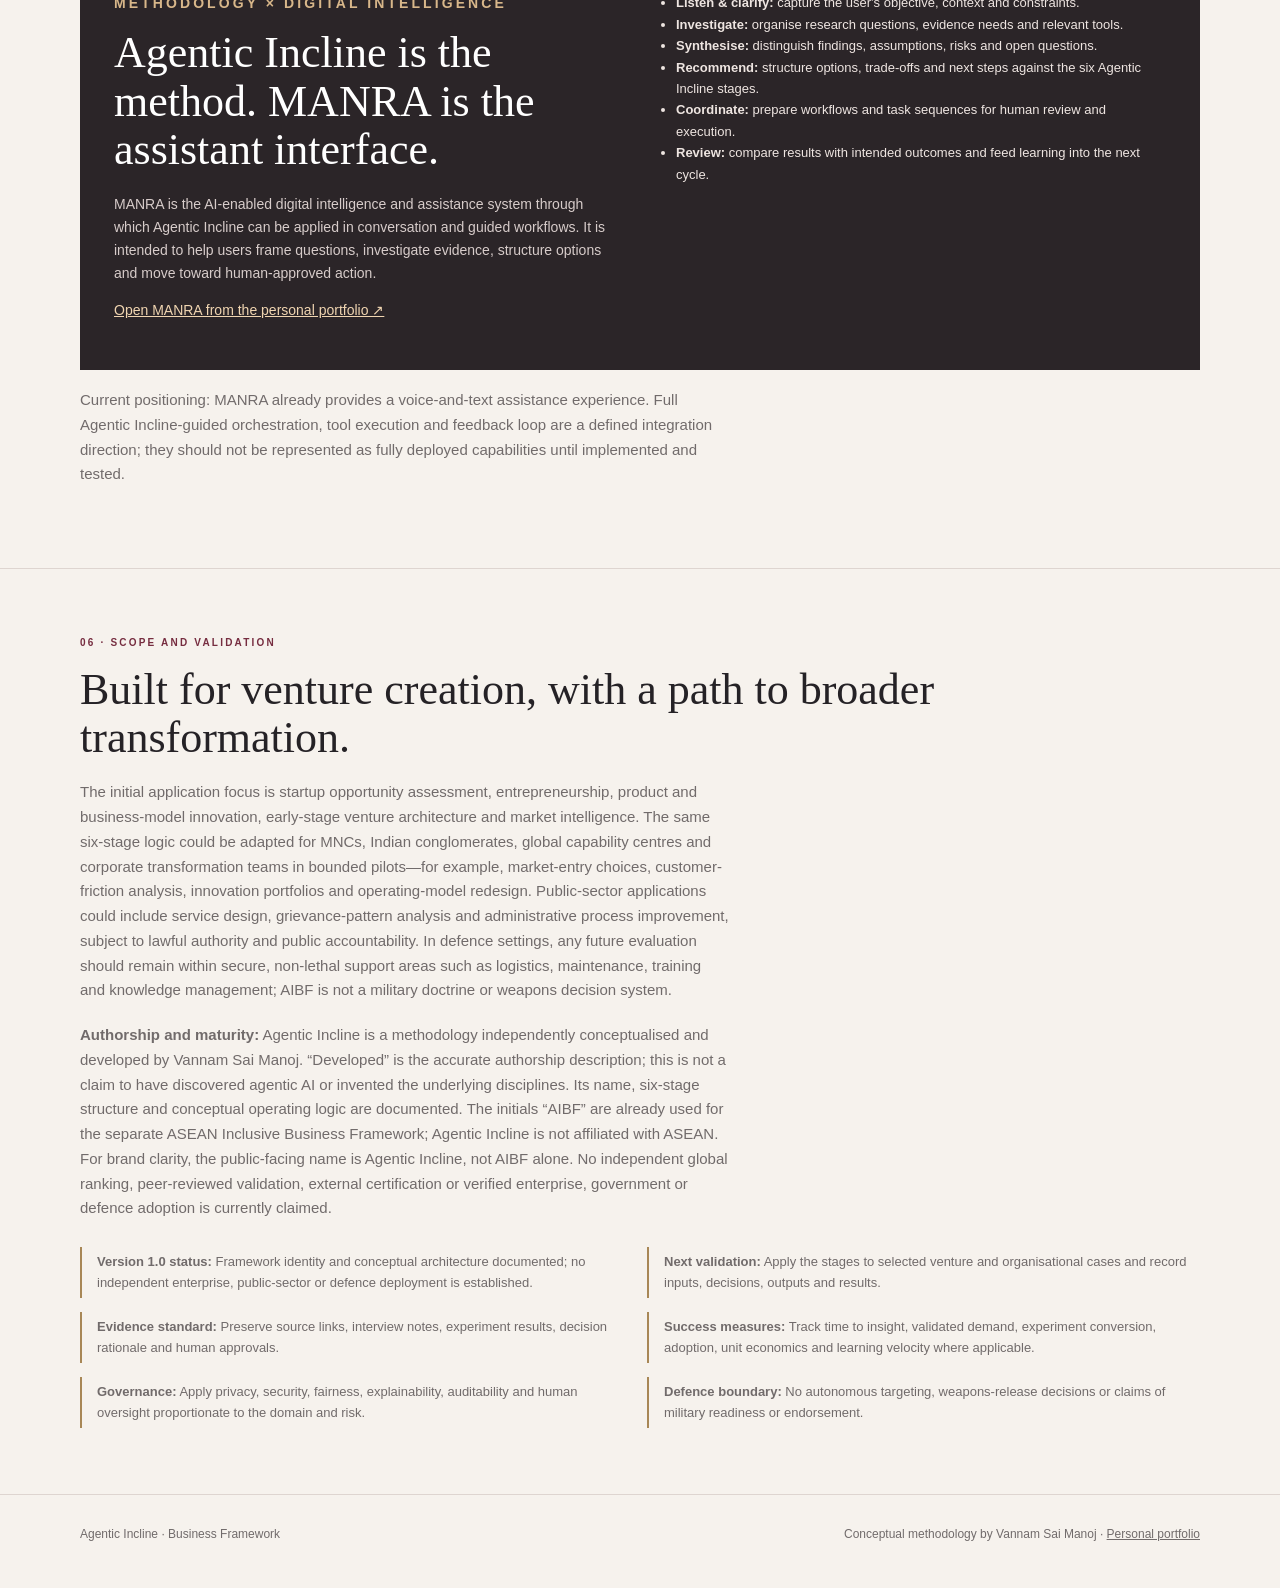
==== commit aa792d83: "Position Agentic Incline as the public brand and disclose acronym ambiguity" ====
--- a/aibf/index.html
+++ b/aibf/index.html
@@ -3,7 +3,7 @@
 <head>
   <meta charset="utf-8">
   <meta name="viewport" content="width=device-width, initial-scale=1">
-  <meta name="description" content="The Agentic Incline Business Framework (AIBF), an independently developed strategic intelligence and business transformation methodology by Vannam Sai Manoj.">
+  <meta name="description" content="Agentic Incline, an independently developed strategic intelligence and business transformation methodology by Vannam Sai Manoj.">
   <meta name="author" content="Vannam Sai Manoj">
   <meta name="theme-color" content="#f6f2ed">
   <title>Agentic Incline Business Framework | Vannam Sai Manoj</title>
@@ -36,14 +36,14 @@
       <p class="eyebrow">Independently developed methodology · Strategic intelligence</p>
       <h1>Agentic <span>Incline</span><br>Business Framework</h1>
       <p class="lead">Intelligence into opportunity. Strategy into transformation.</p>
-      <p class="sub">AIBF is a creator-developed strategic intelligence and business transformation methodology for startups, entrepreneurship and innovation. It connects opportunity discovery, evidence-led interpretation, venture architecture, intelligent execution and continuous evolution.</p>
-      <p class="byline">AIBF · Version 1.0 framework definition · Developed by Vannam Sai Manoj</p>
+      <p class="sub">Agentic Incline is a creator-developed strategic intelligence and business transformation methodology for startups, entrepreneurship and innovation. It connects opportunity discovery, evidence-led interpretation, venture architecture, intelligent execution and continuous evolution.</p>
+      <p class="byline">Agentic Incline · Version 1.0 framework definition · Developed by Vannam Sai Manoj</p>
       <div class="actions"><a class="btn primary" href="#architecture">Explore the methodology</a><a class="btn" href="#manra">Where MANRA fits</a></div>
     </div></section>
     <section class="content"><div class="wrap">
       <p class="kicker">01 · Framework identity</p><div class="intro-grid">
-        <div><h2>A strategic system for moving from signals to scalable action.</h2><p class="copy">AIBF is designed to help founders and innovation teams make better decisions under uncertainty. It begins with a real market, customer or organisational challenge, then structures the work required to turn that challenge into a defensible opportunity and an executable business direction.</p></div>
-        <div class="definition"><strong>What AIBF is</strong><p class="copy">A repeatable, human-directed methodology that combines strategic intelligence, entrepreneurial reasoning and agentic AI-enabled workflows to support opportunity development and business transformation.</p><strong>What it is not</strong><p class="copy">It is not a chatbot, a single AI tool, an autonomous decision-maker or a claim that every idea it produces is commercially validated. The framework guides disciplined investigation and action; evidence and market response determine what is credible.</p></div>
+        <div><h2>A strategic system for moving from signals to scalable action.</h2><p class="copy">Agentic Incline is designed to help founders and innovation teams make better decisions under uncertainty. It begins with a real market, customer or organisational challenge, then structures the work required to turn that challenge into a defensible opportunity and an executable business direction.</p></div>
+        <div class="definition"><strong>What Agentic Incline is</strong><p class="copy">A repeatable, human-directed methodology that combines strategic intelligence, entrepreneurial reasoning and agentic AI-enabled workflows to support opportunity development and business transformation.</p><strong>What it is not</strong><p class="copy">It is not a chatbot, a single AI tool, an autonomous decision-maker or a claim that every idea it produces is commercially validated. The framework guides disciplined investigation and action; evidence and market response determine what is credible.</p></div>
       </div>
       <div class="meaning">
         <article><b>Agentic</b>Goal-directed intelligence, coordinated tools, context-aware workflows and action with human oversight.</article>
@@ -86,21 +86,21 @@
     </div></section>
     <section class="content" id="manra"><div class="wrap">
       <p class="kicker">05 · Where MANRA fits in AI digital assistance</p><div class="manra">
-        <div><p class="kicker">Methodology × digital intelligence</p><h2>AIBF is the method. MANRA is the assistant interface.</h2><p>MANRA is the AI-enabled digital intelligence and assistance system through which AIBF can be applied in conversation and guided workflows. It is intended to help users frame questions, investigate evidence, structure options and move toward human-approved action.</p><p><a href="/#manra-assistant">Open MANRA from the personal portfolio ↗</a></p></div>
+        <div><p class="kicker">Methodology × digital intelligence</p><h2>Agentic Incline is the method. MANRA is the assistant interface.</h2><p>MANRA is the AI-enabled digital intelligence and assistance system through which Agentic Incline can be applied in conversation and guided workflows. It is intended to help users frame questions, investigate evidence, structure options and move toward human-approved action.</p><p><a href="/#manra-assistant">Open MANRA from the personal portfolio ↗</a></p></div>
         <div><ul>
           <li><b>Listen &amp; clarify:</b> capture the user's objective, context and constraints.</li>
           <li><b>Investigate:</b> organise research questions, evidence needs and relevant tools.</li>
           <li><b>Synthesise:</b> distinguish findings, assumptions, risks and open questions.</li>
-          <li><b>Recommend:</b> structure options, trade-offs and next steps against the AIBF stages.</li>
+          <li><b>Recommend:</b> structure options, trade-offs and next steps against the six Agentic Incline stages.</li>
           <li><b>Coordinate:</b> prepare workflows and task sequences for human review and execution.</li>
           <li><b>Review:</b> compare results with intended outcomes and feed learning into the next cycle.</li>
         </ul></div>
       </div>
-      <p class="copy" style="margin-top:18px">Current positioning: MANRA already provides a voice-and-text assistance experience. The full AIBF-guided orchestration, tool execution and feedback loop are a defined integration direction; they should not be represented as fully deployed capabilities until implemented and tested.</p>
+      <p class="copy" style="margin-top:18px">Current positioning: MANRA already provides a voice-and-text assistance experience. Full Agentic Incline-guided orchestration, tool execution and feedback loop are a defined integration direction; they should not be represented as fully deployed capabilities until implemented and tested.</p>
     </div></section>
     <section class="content"><div class="wrap">
       <p class="kicker">06 · Scope and validation</p><h2>Built for venture creation, with a path to broader transformation.</h2><p class="copy">The initial application focus is startup opportunity assessment, entrepreneurship, product and business-model innovation, early-stage venture architecture and market intelligence. The same six-stage logic could be adapted for MNCs, Indian conglomerates, global capability centres and corporate transformation teams in bounded pilots—for example, market-entry choices, customer-friction analysis, innovation portfolios and operating-model redesign. Public-sector applications could include service design, grievance-pattern analysis and administrative process improvement, subject to lawful authority and public accountability. In defence settings, any future evaluation should remain within secure, non-lethal support areas such as logistics, maintenance, training and knowledge management; AIBF is not a military doctrine or weapons decision system.</p>
-      <p class="copy" style="margin-top:20px"><b>Authorship and maturity:</b> AIBF is a methodology independently conceptualised and developed by Vannam Sai Manoj. “Developed” is the accurate authorship description; this is not a claim to have discovered agentic AI or invented the underlying disciplines. Its name, six-stage structure and conceptual operating logic are documented. No independent global ranking, peer-reviewed validation, external certification or verified enterprise, government or defence adoption is currently claimed.</p>
+      <p class="copy" style="margin-top:20px"><b>Authorship and maturity:</b> Agentic Incline is a methodology independently conceptualised and developed by Vannam Sai Manoj. “Developed” is the accurate authorship description; this is not a claim to have discovered agentic AI or invented the underlying disciplines. Its name, six-stage structure and conceptual operating logic are documented. The initials “AIBF” are already used for the separate ASEAN Inclusive Business Framework; Agentic Incline is not affiliated with ASEAN. For brand clarity, the public-facing name is Agentic Incline, not AIBF alone. No independent global ranking, peer-reviewed validation, external certification or verified enterprise, government or defence adoption is currently claimed.</p>
       <div class="guardrails">
         <div><b>Version 1.0 status:</b> Framework identity and conceptual architecture documented; no independent enterprise, public-sector or defence deployment is established.</div>
         <div><b>Next validation:</b> Apply the stages to selected venture and organisational cases and record inputs, decisions, outputs and results.</div>
@@ -111,6 +111,6 @@
       </div>
     </div></section>
   </main>
-  <footer class="wrap footer"><span>Agentic Incline Business Framework · AIBF</span><span>Conceptual methodology by Vannam Sai Manoj · <a href="/">Personal portfolio</a></span></footer>
+  <footer class="wrap footer"><span>Agentic Incline · Business Framework</span><span>Conceptual methodology by Vannam Sai Manoj · <a href="/">Personal portfolio</a></span></footer>
 </body>
 </html>
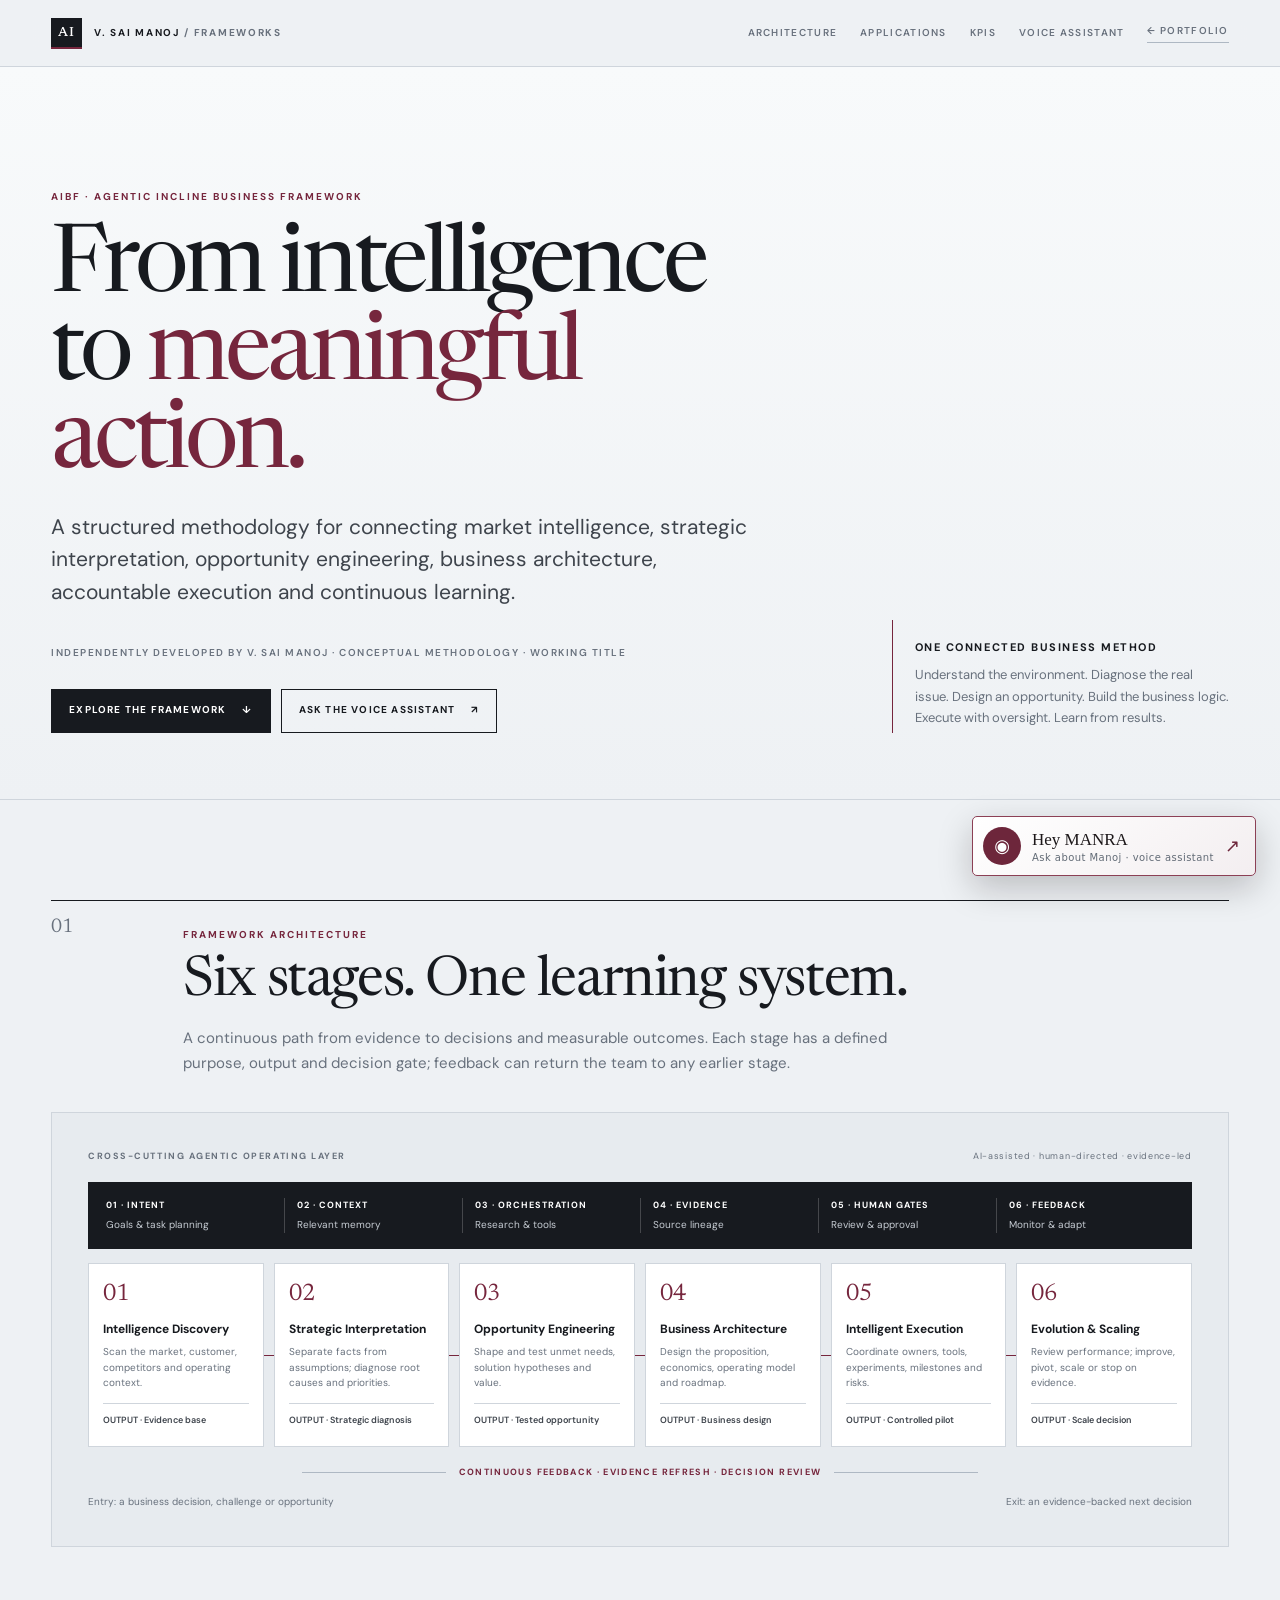
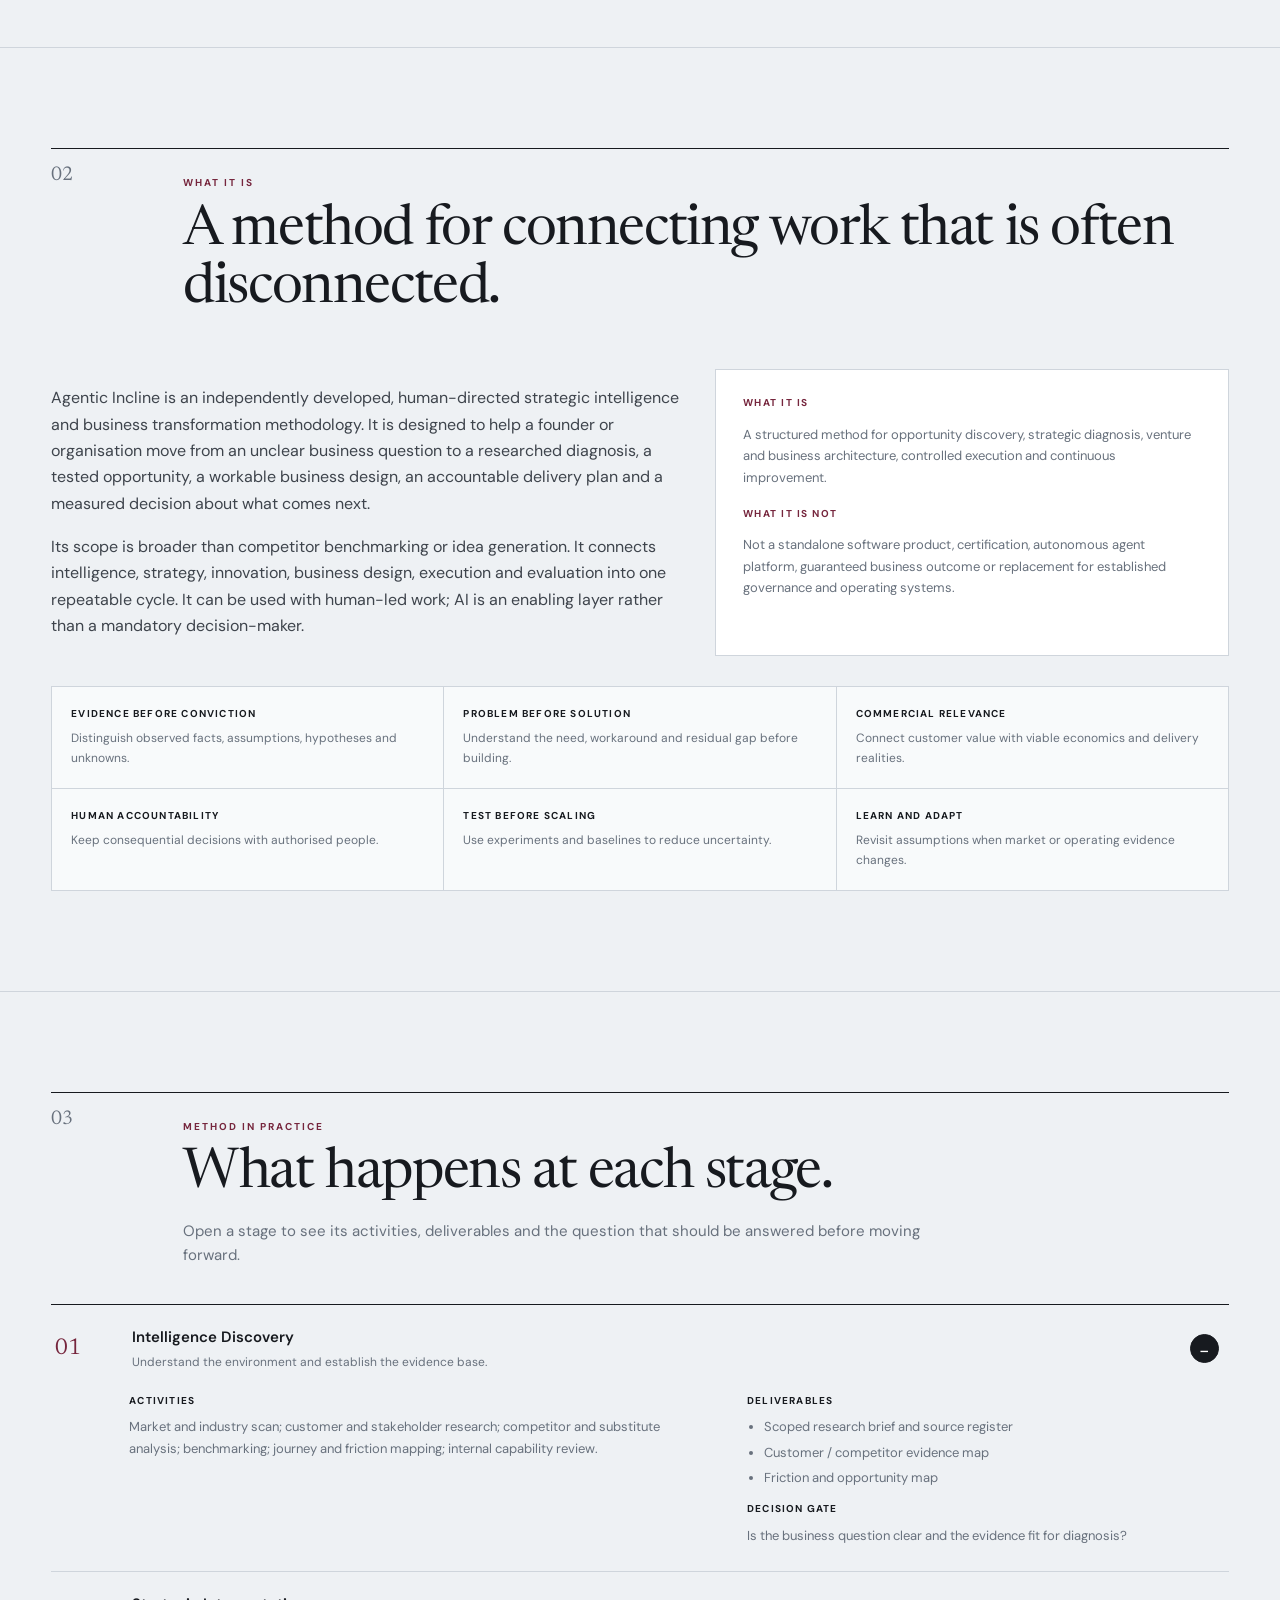
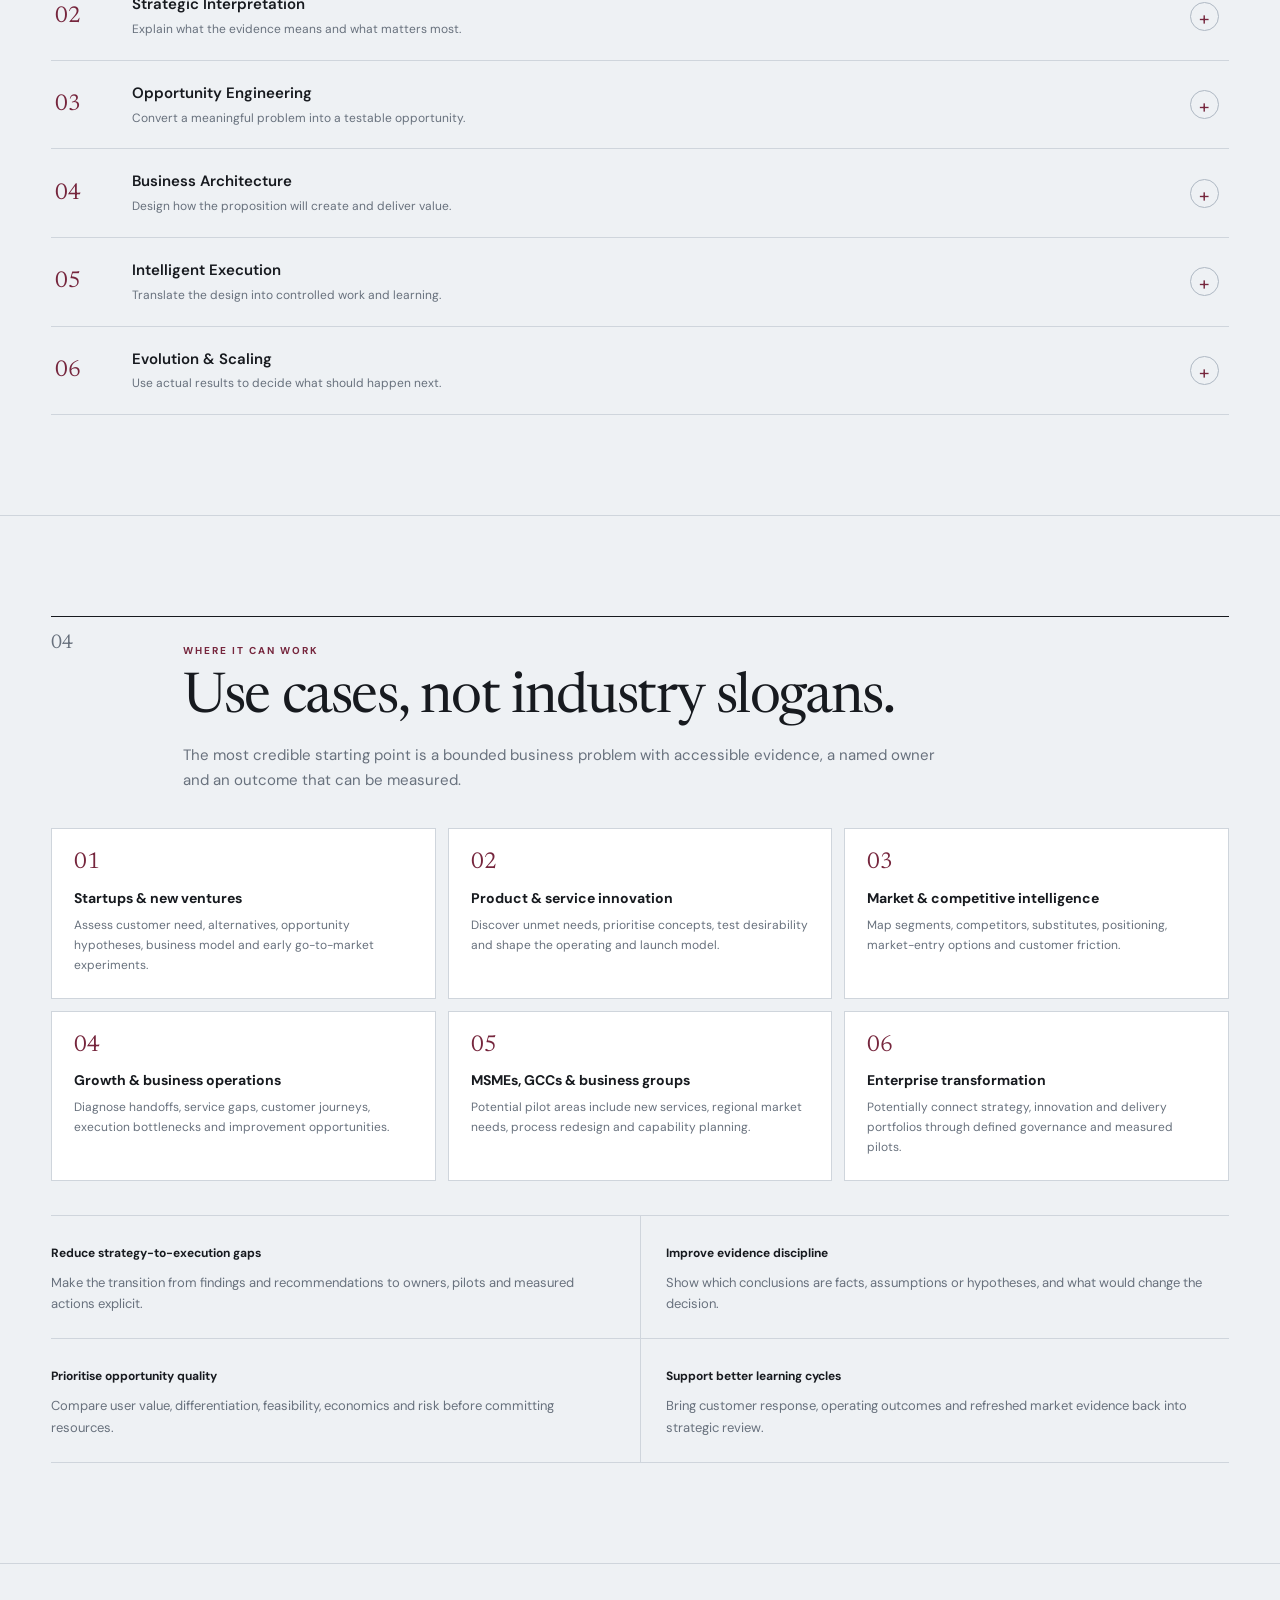
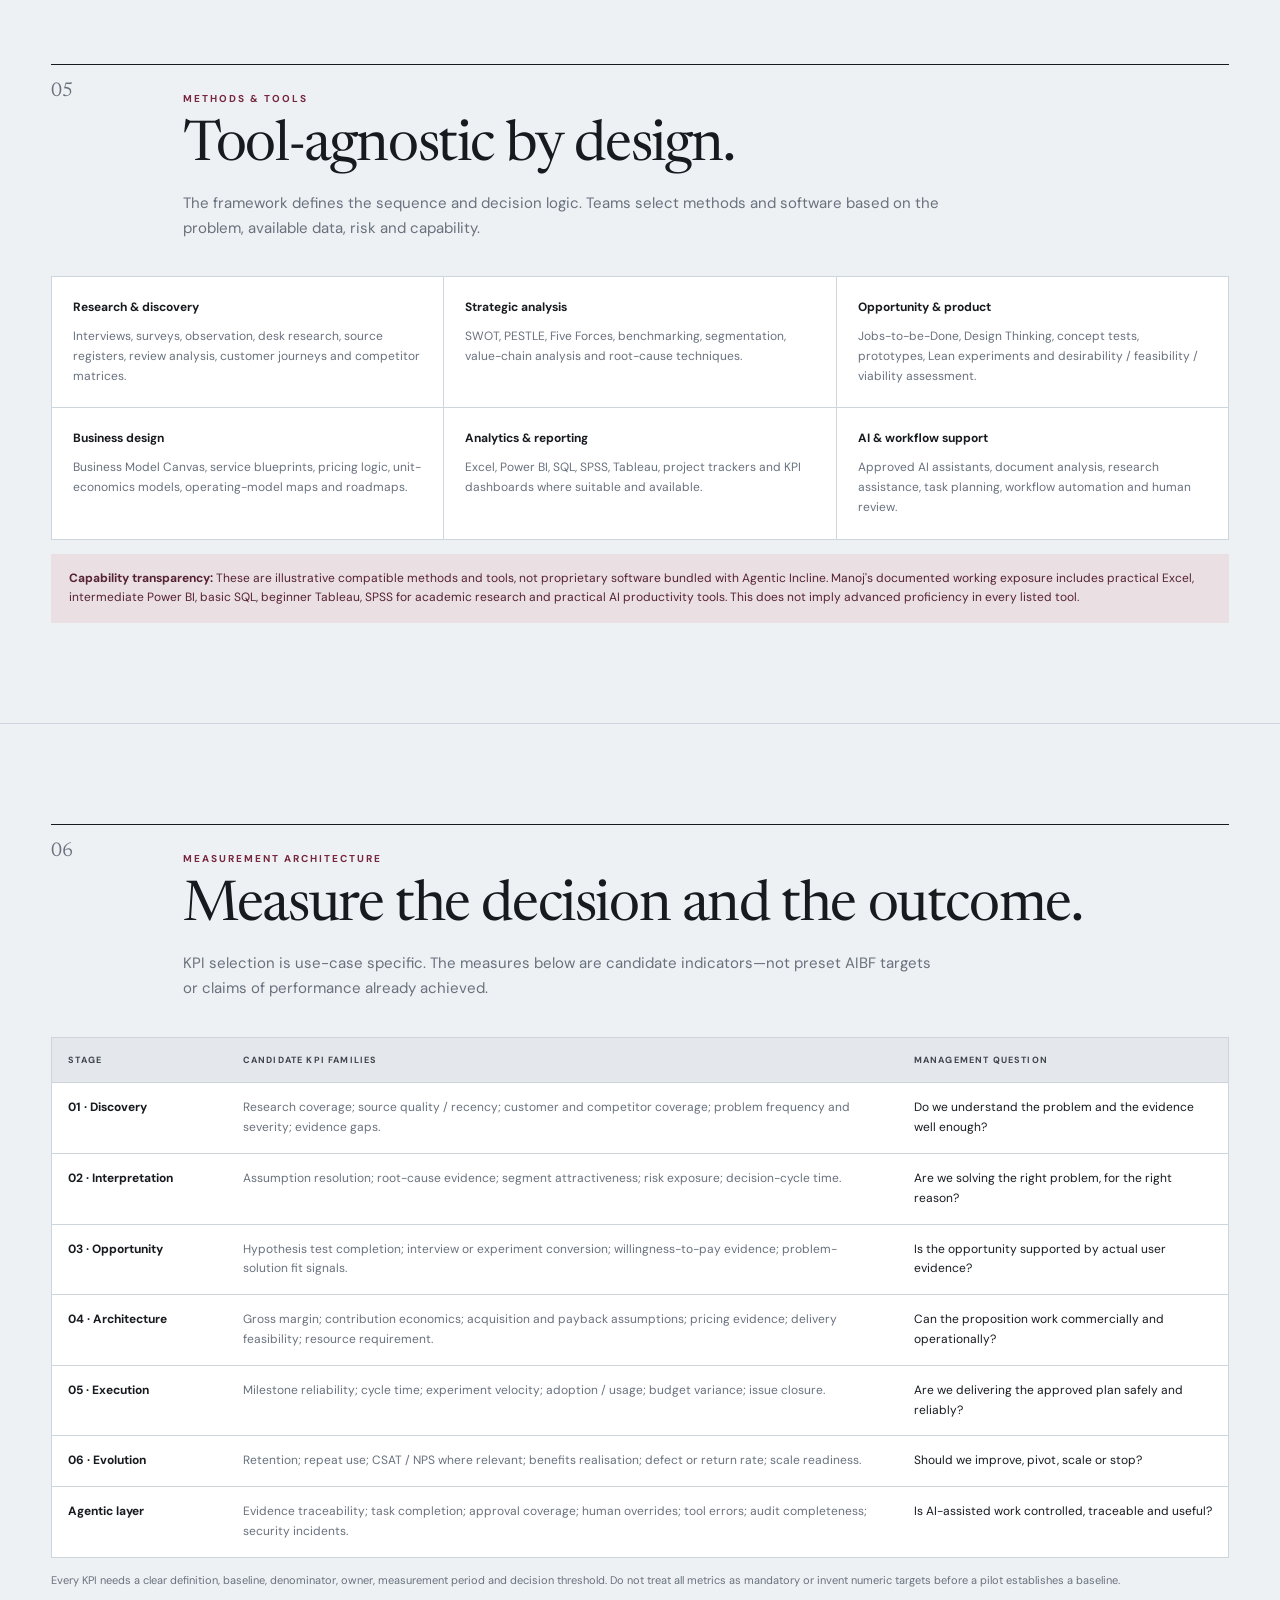
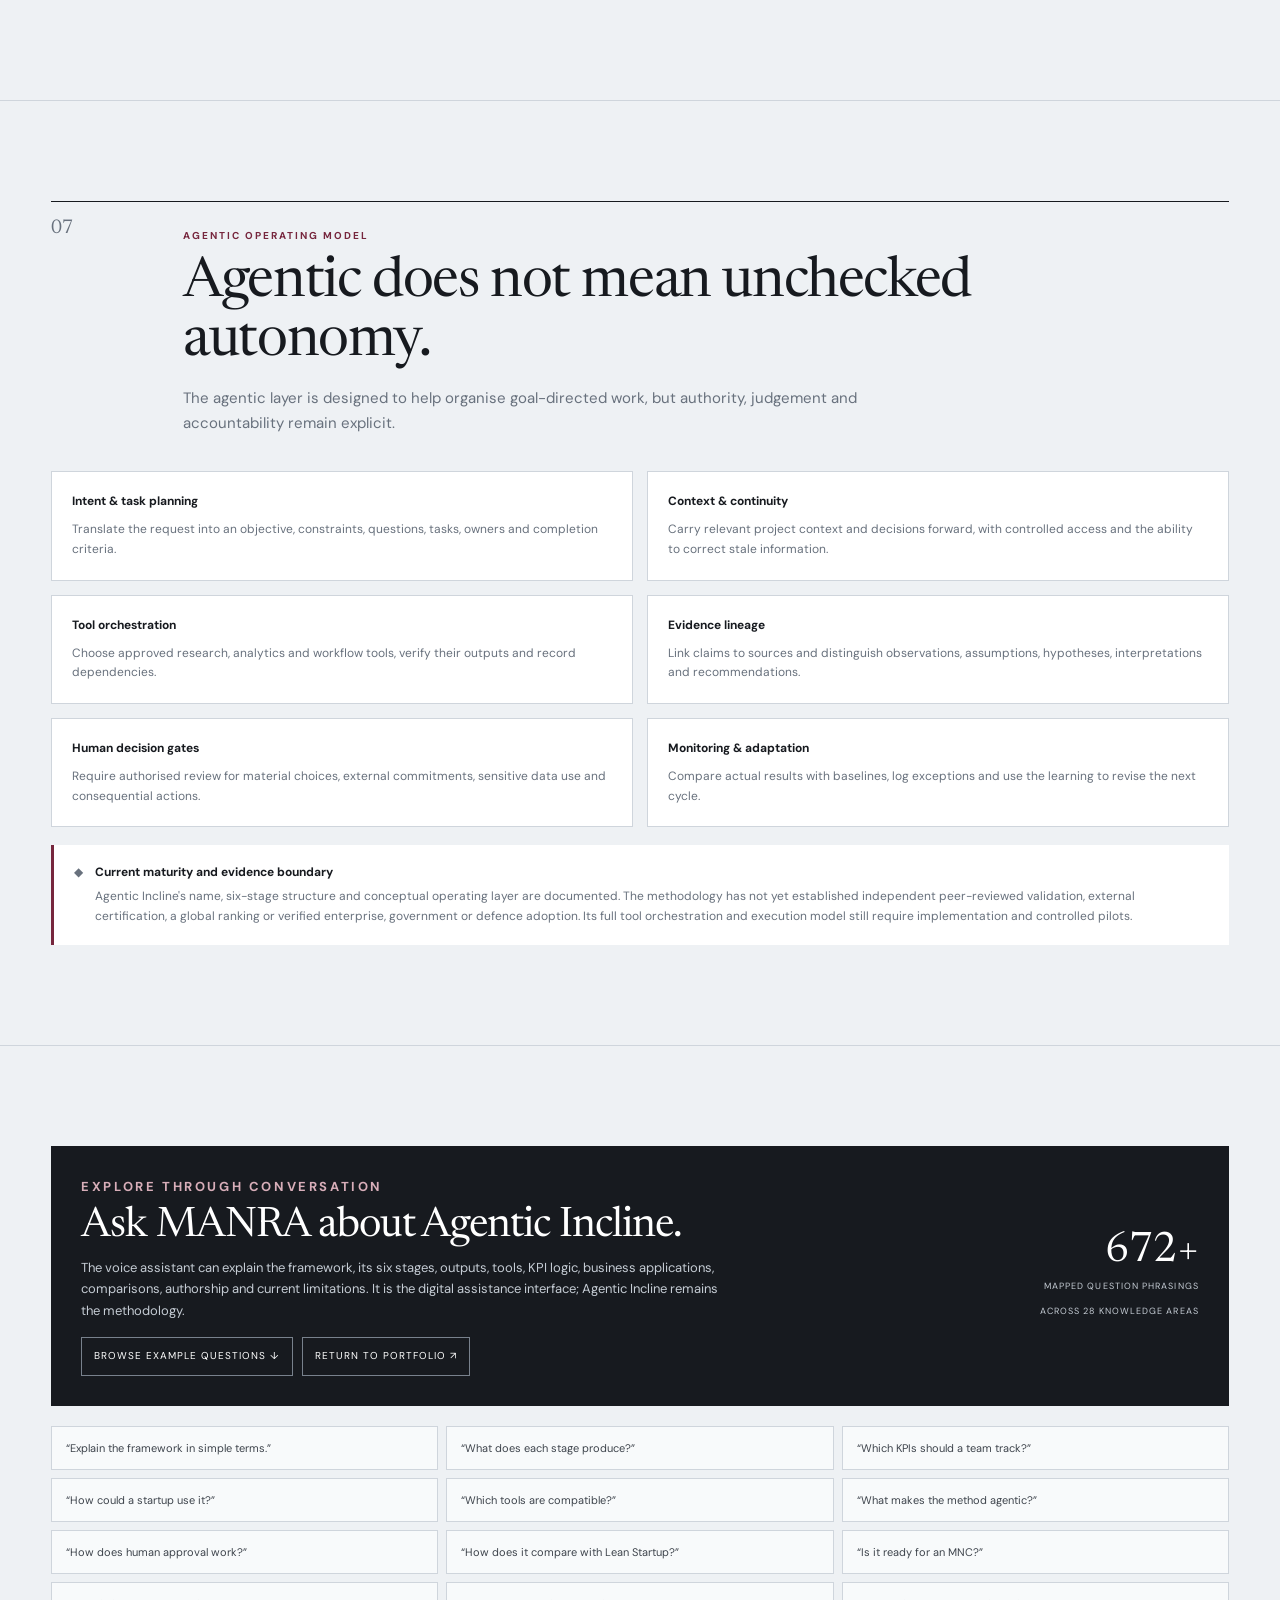
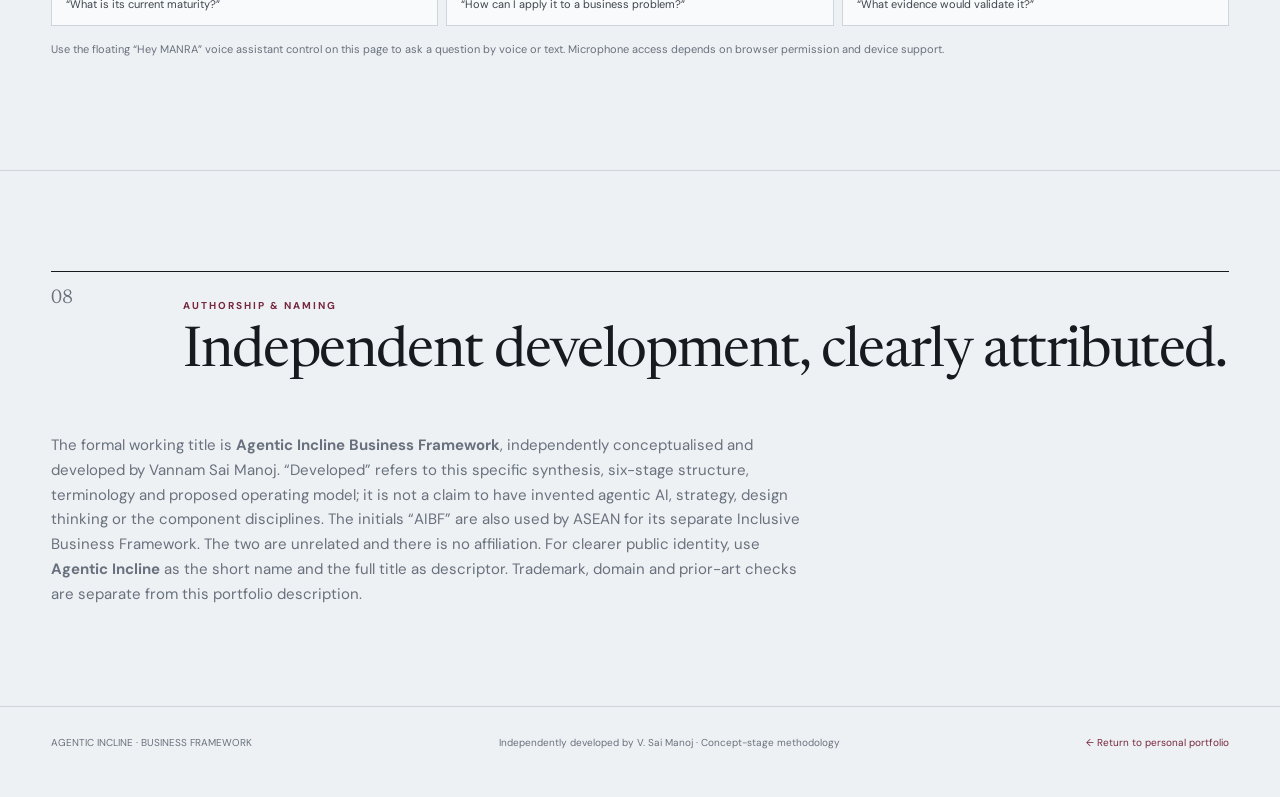
==== commit e5e0451d: "Redesign Agentic Incline framework page with visual architecture tools and KPIs" ====
--- a/aibf/index.html
+++ b/aibf/index.html
@@ -1,116 +1,126 @@
 <!doctype html>
 <html lang="en">
 <head>
-  <meta charset="utf-8">
-  <meta name="viewport" content="width=device-width, initial-scale=1">
-  <meta name="description" content="Agentic Incline, an independently developed strategic intelligence and business transformation methodology by Vannam Sai Manoj.">
-  <meta name="author" content="Vannam Sai Manoj">
-  <meta name="theme-color" content="#f6f2ed">
-  <title>Agentic Incline Business Framework | Vannam Sai Manoj</title>
-  <style>
-    :root{--paper:#f6f2ed;--white:#fffdfa;--ink:#252226;--muted:#716b6b;--wine:#762d40;--wine2:#9b5362;--line:#ded5d0;--gold:#a88756}
-    *{box-sizing:border-box}html{scroll-behavior:smooth}body{margin:0;background:var(--paper);color:var(--ink);font-family:Inter,Arial,sans-serif;line-height:1.65}
-    a{color:inherit}.wrap{width:min(1120px,calc(100% - 44px));margin:auto}.top{padding:22px 0;border-bottom:1px solid var(--line);display:flex;justify-content:space-between;gap:20px;align-items:center}
-    .brand{font-size:12px;letter-spacing:.18em;text-transform:uppercase;font-weight:700;color:var(--wine)}.back{font-size:13px;color:var(--muted);text-decoration:none}.hero{padding:82px 0 68px;border-bottom:1px solid var(--line)}
-    .eyebrow,.kicker{font-size:10px;font-weight:700;letter-spacing:.22em;text-transform:uppercase;color:var(--wine)}
-    h1,h2,h3,p{margin-top:0}.hero h1{font-family:Georgia,serif;font-size:clamp(44px,7vw,82px);line-height:.98;letter-spacing:-.045em;font-weight:500;max-width:900px;margin:22px 0}
-    .hero h1 span{color:var(--wine)}.lead{font-family:Georgia,serif;font-size:clamp(20px,2.5vw,28px);max-width:800px;line-height:1.35}
-    .sub{max-width:760px;color:var(--muted);font-size:15px}.byline{margin-top:34px;font-size:12px;color:var(--muted);letter-spacing:.08em;text-transform:uppercase}
-    .actions{display:flex;gap:12px;flex-wrap:wrap;margin-top:28px}.btn{display:inline-flex;padding:12px 18px;text-decoration:none;font-size:13px;border:1px solid var(--wine);color:var(--wine)}.btn.primary{background:var(--wine);color:white}
-    section.content{padding:66px 0;border-bottom:1px solid var(--line)}h2{font-family:Georgia,serif;font-size:clamp(30px,4vw,44px);font-weight:500;line-height:1.1;margin:14px 0 18px}
-    .intro-grid{display:grid;grid-template-columns:1fr 1fr;gap:42px}.copy{color:var(--muted);font-size:15px;max-width:650px}
-    .definition{background:var(--white);border:1px solid var(--line);padding:26px}.definition strong{display:block;color:var(--wine);font-family:Georgia,serif;font-size:23px;font-weight:500;margin-bottom:8px}
-    .meaning{display:grid;grid-template-columns:repeat(3,1fr);gap:1px;background:var(--line);border:1px solid var(--line);margin-top:34px}.meaning article{background:var(--white);padding:22px}.meaning b{display:block;color:var(--wine);font-size:12px;letter-spacing:.12em;text-transform:uppercase;margin-bottom:8px}
-    .stages{display:grid;grid-template-columns:repeat(3,1fr);gap:1px;background:var(--line);border:1px solid var(--line);margin-top:30px}.stage{background:var(--white);padding:25px;min-height:220px}.num{font-family:Georgia,serif;color:var(--gold);font-size:26px}.stage h3{font-size:16px;margin:15px 0 8px}.stage p{font-size:13px;color:var(--muted);margin:0}
-    .agentic{display:grid;grid-template-columns:.8fr 1.2fr;gap:44px;align-items:start}.agentic-list{list-style:none;margin:0;padding:0;border-top:1px solid var(--line)}.agentic-list li{padding:15px 0;border-bottom:1px solid var(--line);font-size:14px}.agentic-list b{color:var(--wine)}
-    .manra{background:#2b2528;color:#f8f3ee;padding:34px;display:grid;grid-template-columns:1fr 1fr;gap:36px}.manra .kicker{color:#d8b78a}.manra h2{color:#fff}.manra p{color:#d7ccca;font-size:14px}.manra ul{margin:0;padding-left:18px;color:#eee5e1;font-size:13px}.manra a{color:#f0d5b1}
-    .guardrails{display:grid;grid-template-columns:repeat(2,1fr);gap:14px;margin-top:26px}.guardrails div{border-left:2px solid var(--gold);padding:4px 0 4px 15px;font-size:13px;color:var(--muted)}
-    .footer{padding:30px 0 44px;color:var(--muted);font-size:12px;display:flex;justify-content:space-between;gap:20px;flex-wrap:wrap}
-    @media(max-width:760px){.hero{padding:56px 0}.intro-grid,.agentic,.manra{grid-template-columns:1fr}.meaning,.stages{grid-template-columns:1fr}.stage{min-height:auto}.guardrails{grid-template-columns:1fr}.wrap{width:min(100% - 32px,1120px)}}
-  </style>
+<meta charset="utf-8"><meta name="viewport" content="width=device-width,initial-scale=1">
+<meta name="description" content="Agentic Incline Business Framework — an independently developed strategic intelligence and business transformation methodology by V. Sai Manoj.">
+<meta name="author" content="Vannam Sai Manoj"><meta name="theme-color" content="#eef1f4">
+<meta property="og:title" content="Agentic Incline | Business Framework by V. Sai Manoj">
+<meta property="og:description" content="A structured route from intelligence discovery to opportunity, business architecture, execution and measured evolution.">
+<title>Agentic Incline · Business Framework by V. Sai Manoj</title>
+<link rel="preconnect" href="https://fonts.googleapis.com"><link rel="preconnect" href="https://fonts.gstatic.com" crossorigin>
+<link href="https://fonts.googleapis.com/css2?family=DM+Sans:wght@400;500;600;700&family=Newsreader:opsz,wght@6..72,400;6..72,500&display=swap" rel="stylesheet">
+<link rel="stylesheet" href="/manra-widget.css">
+<style>
+:root{--bg:#eef1f4;--paper:#f8fafb;--white:#fff;--ink:#171a1f;--char:#3e444c;--muted:#68717d;--line:#cfd5dc;--line2:#aeb8c3;--accent:#76263d;--accent-soft:#eadfe3;--serif:"Newsreader",Georgia,serif;--sans:"DM Sans",Inter,Arial,sans-serif;--max:1240px;--gutter:clamp(20px,4vw,54px)}
+*{box-sizing:border-box}html{scroll-behavior:smooth;scroll-padding-top:80px}body{margin:0;background:var(--bg);color:var(--ink);font:15px/1.65 var(--sans);-webkit-font-smoothing:antialiased}a{color:inherit;text-decoration:none}button{font:inherit}img,svg{max-width:100%}.wrap{width:min(var(--max),calc(100% - 2 * var(--gutter)));margin:auto}.topbar{position:sticky;top:0;z-index:50;background:rgba(238,241,244,.94);backdrop-filter:blur(16px);border-bottom:1px solid var(--line)}.topinner{height:66px;display:flex;align-items:center;justify-content:space-between;gap:20px}.brand{display:flex;align-items:center;gap:12px;font-size:10px;font-weight:700;letter-spacing:.17em;text-transform:uppercase}.brand-mark{display:grid;place-items:center;width:31px;height:31px;background:var(--ink);color:#fff;font:500 13px var(--serif);border-bottom:2px solid var(--accent)}.toplinks{display:flex;align-items:center;gap:23px;font-size:10px;font-weight:600;letter-spacing:.13em;text-transform:uppercase;color:var(--muted)}.toplinks a:hover{color:var(--accent)}.back{padding-bottom:3px;border-bottom:1px solid var(--line2)}
+.hero{padding:clamp(62px,9vw,112px) 0 66px;border-bottom:1px solid var(--line);background:linear-gradient(180deg,#f8fafb 0%,#eef1f4 100%)}.eyebrow,.kicker{color:var(--accent);font-size:10px;font-weight:700;letter-spacing:.2em;text-transform:uppercase}.hero-grid{display:grid;grid-template-columns:minmax(0,1.4fr) minmax(250px,.6fr);gap:54px;align-items:end}.hero h1{max-width:850px;margin:19px 0 20px;font:400 clamp(50px,8vw,94px)/.94 var(--serif);letter-spacing:-.045em}.hero h1 span{color:var(--accent)}.hero-lede{max-width:720px;font-size:clamp(17px,2vw,21px);line-height:1.55;color:var(--char)}.hero-note{align-self:end;padding:18px 0 4px 22px;border-left:1px solid var(--accent)}.hero-note b{display:block;font-size:11px;letter-spacing:.14em;text-transform:uppercase}.hero-note p{margin:8px 0 0;color:var(--muted);font-size:13px}.byline{margin-top:37px;color:var(--muted);font-size:10px;font-weight:600;letter-spacing:.15em;text-transform:uppercase}.hero-actions{display:flex;gap:10px;flex-wrap:wrap;margin-top:27px}.btn{display:inline-flex;align-items:center;justify-content:center;gap:16px;min-height:44px;padding:0 17px;border:1px solid var(--ink);font-size:10px;font-weight:700;letter-spacing:.12em;text-transform:uppercase;transition:.2s}.btn.primary{background:var(--ink);color:#fff}.btn:hover{border-color:var(--accent);background:var(--accent);color:#fff}
+.section{padding:clamp(60px,8vw,100px) 0;border-bottom:1px solid var(--line)}.section-head{display:grid;grid-template-columns:110px minmax(0,1fr);gap:22px;margin-bottom:36px;padding-top:16px;border-top:1px solid var(--ink)}.section-index{font:400 20px var(--serif);color:var(--muted)}h2{margin:9px 0 15px;font:400 clamp(34px,5vw,56px)/1.04 var(--serif);letter-spacing:-.025em}.lede{max-width:760px;margin:0;color:var(--muted);font-size:15px}.architecture{background:#e7ebef;padding:36px;border:1px solid var(--line)}.architecture-top{display:flex;align-items:center;justify-content:space-between;gap:15px;margin-bottom:18px}.architecture-label{font-size:9px;font-weight:700;letter-spacing:.17em;text-transform:uppercase;color:var(--muted)}.architecture-version{font-size:9px;color:var(--muted);letter-spacing:.08em}.agentic-rail{display:grid;grid-template-columns:repeat(6,1fr);gap:0;background:var(--ink);color:#fff;padding:16px 18px;margin-bottom:14px}.agentic-rail div{padding:0 12px;border-left:1px solid rgba(255,255,255,.2)}.agentic-rail div:first-child{border:0;padding-left:0}.agentic-rail b{display:block;font-size:9px;letter-spacing:.11em;text-transform:uppercase;color:#fff}.agentic-rail span{display:block;margin-top:4px;font-size:10px;color:#c6ccd3}.flow{display:grid;grid-template-columns:repeat(6,minmax(0,1fr));gap:10px}.flow-stage{position:relative;min-height:176px;padding:18px 14px;background:var(--white);border:1px solid var(--line);transition:transform .2s,border-color .2s,box-shadow .2s}.flow-stage:hover{transform:translateY(-3px);border-color:var(--accent);box-shadow:0 12px 30px rgba(20,27,35,.07)}.flow-stage:not(:last-child):after{content:"";position:absolute;right:-11px;top:50%;width:10px;border-top:1px solid var(--accent);z-index:2}.flow-no{font:400 24px var(--serif);color:var(--accent)}.flow-stage h3{margin:14px 0 7px;font-size:12px;line-height:1.3;font-weight:700}.flow-stage p{margin:0;color:var(--muted);font-size:10px;line-height:1.55}.flow-output{display:block;margin-top:12px;padding-top:9px;border-top:1px solid var(--line);font-size:9px;color:var(--char);font-weight:600}.feedback{display:flex;justify-content:center;align-items:center;gap:13px;margin-top:18px;color:var(--accent);font-size:9px;font-weight:700;letter-spacing:.15em;text-transform:uppercase}.feedback:before,.feedback:after{content:"";height:1px;width:13%;background:var(--line2)}.diagram-caption{display:flex;justify-content:space-between;gap:15px;flex-wrap:wrap;margin-top:14px;color:var(--muted);font-size:10px}
+.definition-grid{display:grid;grid-template-columns:1.1fr .9fr;gap:35px}.definition-copy{font-size:16px;color:var(--char);max-width:700px}.definition-card{padding:25px 27px;background:var(--white);border:1px solid var(--line)}.definition-card h3{margin:0 0 12px;font-size:10px;letter-spacing:.15em;text-transform:uppercase;color:var(--accent)}.definition-card p{margin:0 0 18px;color:var(--muted);font-size:13px}.definition-card p:last-child{margin:0}.principles{display:grid;grid-template-columns:repeat(3,1fr);gap:1px;background:var(--line);border:1px solid var(--line);margin-top:30px}.principle{background:var(--paper);padding:19px}.principle b{display:block;font-size:10px;letter-spacing:.12em;text-transform:uppercase}.principle p{margin:7px 0 0;font-size:12px;color:var(--muted)}
+.stage-list{border-top:1px solid var(--ink)}details.stage-detail{border-bottom:1px solid var(--line)}details.stage-detail summary{list-style:none;cursor:pointer;display:grid;grid-template-columns:62px minmax(0,1fr) 35px;align-items:center;gap:15px;padding:20px 4px}details.stage-detail summary::-webkit-details-marker{display:none}.detail-num{font:400 23px var(--serif);color:var(--accent)}.detail-title{font-size:15px;font-weight:600}.detail-sub{display:block;margin-top:3px;font-size:12px;color:var(--muted);font-weight:400}.detail-toggle{display:grid;place-items:center;width:29px;height:29px;border:1px solid var(--line2);border-radius:50%;font-size:19px;color:var(--accent)}details[open] .detail-toggle{background:var(--ink);color:#fff;border-color:var(--ink)}.detail-body{display:grid;grid-template-columns:1.1fr .9fr;gap:35px;padding:0 5px 25px 78px;color:var(--muted);font-size:13px}.detail-body b{display:block;color:var(--ink);font-size:10px;letter-spacing:.12em;text-transform:uppercase;margin-bottom:7px}.output-list{padding-left:17px;margin:0}.output-list li{margin:4px 0}
+.use-grid{display:grid;grid-template-columns:repeat(3,1fr);gap:12px}.use-card{min-height:170px;padding:22px;background:var(--white);border:1px solid var(--line)}.use-card .use-no{font:400 23px var(--serif);color:var(--accent)}.use-card h3{margin:11px 0 6px;font-size:14px}.use-card p{margin:0;font-size:12px;color:var(--muted)}.value-grid{display:grid;grid-template-columns:repeat(2,1fr);border-top:1px solid var(--line)}.value-item{padding:24px 25px 24px 0;border-bottom:1px solid var(--line)}.value-item:nth-child(even){padding-left:25px;border-left:1px solid var(--line)}.value-item b{font-size:12px}.value-item p{margin:7px 0 0;color:var(--muted);font-size:13px}
+.tool-grid{display:grid;grid-template-columns:repeat(3,1fr);gap:1px;background:var(--line);border:1px solid var(--line)}.tool-card{padding:21px;background:var(--white)}.tool-card h3{margin:0 0 9px;font-size:12px}.tool-card p{margin:0;color:var(--muted);font-size:12px}.tool-note{padding:15px 18px;background:var(--accent-soft);color:#552234;font-size:12px;margin-top:14px}
+.kpi-table{width:100%;border-collapse:collapse;background:var(--white);border:1px solid var(--line)}.kpi-table th,.kpi-table td{text-align:left;vertical-align:top;padding:15px 16px;border-bottom:1px solid var(--line);font-size:12px}.kpi-table th{background:#e4e8ec;font-size:9px;letter-spacing:.13em;text-transform:uppercase;color:var(--char)}.kpi-table td:first-child{min-width:175px;font-weight:700}.kpi-table td:nth-child(2){color:var(--muted)}.kpi-note{margin-top:13px;color:var(--muted);font-size:11px}
+.governance{display:grid;grid-template-columns:1fr 1fr;gap:14px}.governance article{padding:20px;background:var(--white);border:1px solid var(--line)}.governance h3{margin:0 0 8px;font-size:12px}.governance p{margin:0;font-size:12px;color:var(--muted)}
+.voice-panel{display:grid;grid-template-columns:1fr auto;gap:22px;align-items:center;background:var(--ink);color:#fff;padding:30px}.voice-panel h2{font-size:clamp(28px,4vw,42px);margin:8px 0;color:#fff}.voice-panel p{max-width:640px;color:#c5ccd4;font-size:13px;margin:0}.voice-actions{display:flex;gap:9px;flex-wrap:wrap;margin-top:16px}.voice-actions a{font-size:10px;letter-spacing:.1em;text-transform:uppercase;padding:10px 12px;border:1px solid #78818c;color:#fff}.voice-actions a:hover{background:var(--accent);border-color:var(--accent)}.voice-stats{text-align:right;white-space:nowrap}.voice-stats strong{display:block;font:400 42px var(--serif);color:#fff}.voice-stats span{font-size:9px;letter-spacing:.12em;text-transform:uppercase;color:#c5ccd4}
+.examples{display:grid;grid-template-columns:repeat(3,1fr);gap:8px;margin-top:20px}.example{padding:12px 14px;background:var(--paper);border:1px solid var(--line);font-size:11px;color:var(--char)}
+.status{display:flex;align-items:flex-start;gap:12px;padding:18px 20px;border-left:3px solid var(--accent);background:var(--white);font-size:12px;color:var(--muted)}.status strong{display:block;color:var(--ink);margin-bottom:4px}
+.footer{padding:28px 0 45px;display:flex;justify-content:space-between;gap:18px;flex-wrap:wrap;color:var(--muted);font-size:10px}.footer a{color:var(--accent)}
+@media(max-width:1050px){.flow{grid-template-columns:repeat(3,1fr)}.flow-stage:nth-child(3):after{display:none}.agentic-rail{grid-template-columns:repeat(3,1fr);gap:13px}.agentic-rail div:nth-child(4){border:0;padding-left:0}}
+@media(max-width:720px){.toplinks a:not(.back){display:none}.hero-grid,.definition-grid,.detail-body,.voice-panel{grid-template-columns:1fr}.hero-note{max-width:520px}.section-head{grid-template-columns:48px minmax(0,1fr)}.architecture{padding:17px}.agentic-rail{grid-template-columns:repeat(2,1fr);padding:15px}.agentic-rail div:nth-child(3),.agentic-rail div:nth-child(5){border:0;padding-left:0}.flow{grid-template-columns:repeat(2,1fr)}.flow-stage:nth-child(2n):after{display:none}.principles,.use-grid,.tool-grid{grid-template-columns:1fr 1fr}.detail-body{padding-left:64px;gap:14px}.voice-stats{text-align:left}.kpi-table th:nth-child(3),.kpi-table td:nth-child(3){display:none}}
+@media(max-width:480px){.flow{grid-template-columns:1fr}.flow-stage{min-height:0}.flow-stage:after{display:none!important}.principles,.use-grid,.tool-grid,.value-grid,.governance,.examples{grid-template-columns:1fr}.value-item:nth-child(even){padding-left:0;border-left:0}.architecture-top{align-items:flex-start;flex-direction:column}.detail-body{padding-left:12px}.kpi-table th,.kpi-table td{padding:11px 8px;font-size:10px}.kpi-table td:first-child{min-width:105px}.voice-panel{padding:23px}}
+@media(prefers-reduced-motion:reduce){html{scroll-behavior:auto}.flow-stage,.btn{transition:none}}
+</style>
 </head>
 <body>
-  <header class="wrap top"><div class="brand">V. Sai Manoj · Frameworks</div><a class="back" href="/">← Return to personal portfolio</a></header>
-  <main>
-    <section class="hero"><div class="wrap">
-      <p class="eyebrow">Independently developed methodology · Strategic intelligence</p>
-      <h1>Agentic <span>Incline</span><br>Business Framework</h1>
-      <p class="lead">Intelligence into opportunity. Strategy into transformation.</p>
-      <p class="sub">Agentic Incline is a creator-developed strategic intelligence and business transformation methodology for startups, entrepreneurship and innovation. It connects opportunity discovery, evidence-led interpretation, venture architecture, intelligent execution and continuous evolution.</p>
-      <p class="byline">Agentic Incline · Version 1.0 framework definition · Developed by Vannam Sai Manoj</p>
-      <div class="actions"><a class="btn primary" href="#architecture">Explore the methodology</a><a class="btn" href="#manra">Where MANRA fits</a></div>
-    </div></section>
-    <section class="content"><div class="wrap">
-      <p class="kicker">01 · Framework identity</p><div class="intro-grid">
-        <div><h2>A strategic system for moving from signals to scalable action.</h2><p class="copy">Agentic Incline is designed to help founders and innovation teams make better decisions under uncertainty. It begins with a real market, customer or organisational challenge, then structures the work required to turn that challenge into a defensible opportunity and an executable business direction.</p></div>
-        <div class="definition"><strong>What Agentic Incline is</strong><p class="copy">A repeatable, human-directed methodology that combines strategic intelligence, entrepreneurial reasoning and agentic AI-enabled workflows to support opportunity development and business transformation.</p><strong>What it is not</strong><p class="copy">It is not a chatbot, a single AI tool, an autonomous decision-maker or a claim that every idea it produces is commercially validated. The framework guides disciplined investigation and action; evidence and market response determine what is credible.</p></div>
-      </div>
-      <div class="meaning">
-        <article><b>Agentic</b>Goal-directed intelligence, coordinated tools, context-aware workflows and action with human oversight.</article>
-        <article><b>Incline</b>Progressive movement from insight to stronger decisions, capability and business outcomes.</article>
-        <article><b>Business Framework</b>A structured, reusable method for opportunity discovery, venture design, execution and evolution.</article>
-      </div>
-    </div></section>
-    <section class="content" id="architecture"><div class="wrap">
-      <p class="kicker">02 · Core architecture</p><h2>Six stages. One continuous strategic loop.</h2><p class="copy">Each stage produces an output that informs the next. Teams may revisit earlier stages when new evidence changes the direction.</p>
-      <div class="stages">
-        <article class="stage"><span class="num">01</span><h3>Intelligence Discovery</h3><p>Identify customer signals, market shifts, emerging needs, competitive movements and business challenges. Define the decision or opportunity being investigated.</p></article>
-        <article class="stage"><span class="num">02</span><h3>Strategic Interpretation</h3><p>Assess evidence, root causes, market context, alternatives, constraints and uncertainty. Separate observed facts from hypotheses and assumptions.</p></article>
-        <article class="stage"><span class="num">03</span><h3>Opportunity Engineering</h3><p>Translate validated problems and unmet needs into opportunity hypotheses, innovation concepts and potential sources of customer or commercial value.</p></article>
-        <article class="stage"><span class="num">04</span><h3>Business Architecture</h3><p>Shape the value proposition, target users, business model, operating logic, resource requirements, economics and strategic roadmap.</p></article>
-        <article class="stage"><span class="num">05</span><h3>Intelligent Execution</h3><p>Coordinate people, AI capabilities, research and workflows to run experiments, build solutions, implement priorities and monitor delivery.</p></article>
-        <article class="stage"><span class="num">06</span><h3>Evolution &amp; Scaling</h3><p>Review adoption, customer response, operating performance and commercial signals. Refine, pivot, scale or stop based on evidence.</p></article>
-      </div>
-    </div></section>
-    <section class="content"><div class="wrap agentic">
-      <div><p class="kicker">03 · Distinctive agentic layer</p><h2>Agentic is the operating logic—not just a label.</h2><p class="copy">The agentic layer is embedded across all six stages. It helps move work from a question to a structured sequence of decisions and tasks, while keeping human judgement, approval and accountability in control.</p></div>
-      <ul class="agentic-list">
-        <li><b>Goal framing:</b> turn broad requests into explicit objectives, constraints and success criteria.</li>
-        <li><b>Context orchestration:</b> carry relevant project context across research, analysis and planning steps.</li>
-        <li><b>Tool coordination:</b> select and sequence suitable AI tools, information sources and work processes.</li>
-        <li><b>Evidence traceability:</b> label facts, hypotheses, assumptions, recommendations and unknowns distinctly.</li>
-        <li><b>Human decision gates:</b> request review before consequential decisions, commitments or external actions.</li>
-        <li><b>Feedback loops:</b> compare outcomes with intended results and adapt the next cycle.</li>
-      </ul>
-    </div></section>
-    <section class="content"><div class="wrap">
-      <p class="kicker">04 · Operating principles</p><h2>Disciplined innovation, not AI theatre.</h2>
-      <div class="guardrails">
-        <div><b>Evidence before conviction.</b> No market or customer claim is treated as fact without support.</div>
-        <div><b>Problem before solution.</b> Understand the job, friction and existing workaround before designing.</div>
-        <div><b>Commercial relevance.</b> Connect innovation to user value, viable economics and delivery realities.</div>
-        <div><b>Human accountability.</b> AI can assist and coordinate; people retain responsibility for decisions.</div>
-        <div><b>Test before scaling.</b> Use experiments and real feedback to reduce uncertainty.</div>
-        <div><b>Honest status.</b> Distinguish a proposed method from a tested, repeatable and proven result.</div>
-      </div>
-    </div></section>
-    <section class="content" id="manra"><div class="wrap">
-      <p class="kicker">05 · Where MANRA fits in AI digital assistance</p><div class="manra">
-        <div><p class="kicker">Methodology × digital intelligence</p><h2>Agentic Incline is the method. MANRA is the assistant interface.</h2><p>MANRA is the AI-enabled digital intelligence and assistance system through which Agentic Incline can be applied in conversation and guided workflows. It is intended to help users frame questions, investigate evidence, structure options and move toward human-approved action.</p><p><a href="/#manra-assistant">Open MANRA from the personal portfolio ↗</a></p></div>
-        <div><ul>
-          <li><b>Listen &amp; clarify:</b> capture the user's objective, context and constraints.</li>
-          <li><b>Investigate:</b> organise research questions, evidence needs and relevant tools.</li>
-          <li><b>Synthesise:</b> distinguish findings, assumptions, risks and open questions.</li>
-          <li><b>Recommend:</b> structure options, trade-offs and next steps against the six Agentic Incline stages.</li>
-          <li><b>Coordinate:</b> prepare workflows and task sequences for human review and execution.</li>
-          <li><b>Review:</b> compare results with intended outcomes and feed learning into the next cycle.</li>
-        </ul></div>
-      </div>
-      <p class="copy" style="margin-top:18px">Current positioning: MANRA already provides a voice-and-text assistance experience. Full Agentic Incline-guided orchestration, tool execution and feedback loop are a defined integration direction; they should not be represented as fully deployed capabilities until implemented and tested.</p>
-    </div></section>
-    <section class="content"><div class="wrap">
-      <p class="kicker">06 · Scope and validation</p><h2>Built for venture creation, with a path to broader transformation.</h2><p class="copy">The initial application focus is startup opportunity assessment, entrepreneurship, product and business-model innovation, early-stage venture architecture and market intelligence. The same six-stage logic could be adapted for MNCs, Indian conglomerates, global capability centres and corporate transformation teams in bounded pilots—for example, market-entry choices, customer-friction analysis, innovation portfolios and operating-model redesign. Public-sector applications could include service design, grievance-pattern analysis and administrative process improvement, subject to lawful authority and public accountability. In defence settings, any future evaluation should remain within secure, non-lethal support areas such as logistics, maintenance, training and knowledge management; AIBF is not a military doctrine or weapons decision system.</p>
-      <p class="copy" style="margin-top:20px"><b>Authorship and maturity:</b> Agentic Incline is a methodology independently conceptualised and developed by Vannam Sai Manoj. “Developed” is the accurate authorship description; this is not a claim to have discovered agentic AI or invented the underlying disciplines. Its name, six-stage structure and conceptual operating logic are documented. The initials “AIBF” are already used for the separate ASEAN Inclusive Business Framework; Agentic Incline is not affiliated with ASEAN. For brand clarity, the public-facing name is Agentic Incline, not AIBF alone. No independent global ranking, peer-reviewed validation, external certification or verified enterprise, government or defence adoption is currently claimed.</p>
-      <div class="guardrails">
-        <div><b>Version 1.0 status:</b> Framework identity and conceptual architecture documented; no independent enterprise, public-sector or defence deployment is established.</div>
-        <div><b>Next validation:</b> Apply the stages to selected venture and organisational cases and record inputs, decisions, outputs and results.</div>
-        <div><b>Evidence standard:</b> Preserve source links, interview notes, experiment results, decision rationale and human approvals.</div>
-        <div><b>Success measures:</b> Track time to insight, validated demand, experiment conversion, adoption, unit economics and learning velocity where applicable.</div>
-        <div><b>Governance:</b> Apply privacy, security, fairness, explainability, auditability and human oversight proportionate to the domain and risk.</div>
-        <div><b>Defence boundary:</b> No autonomous targeting, weapons-release decisions or claims of military readiness or endorsement.</div>
-      </div>
-    </div></section>
-  </main>
-  <footer class="wrap footer"><span>Agentic Incline · Business Framework</span><span>Conceptual methodology by Vannam Sai Manoj · <a href="/">Personal portfolio</a></span></footer>
-</body>
-</html>+<header class="topbar"><div class="wrap topinner"><a class="brand" href="/"><span class="brand-mark">AI</span><span>V. Sai Manoj <span style="color:var(--muted)">/ Frameworks</span></span></a><nav class="toplinks" aria-label="Framework navigation"><a href="#architecture">Architecture</a><a href="#applications">Applications</a><a href="#kpis">KPIs</a><a href="#voice">Voice assistant</a><a class="back" href="/">← Portfolio</a></nav></div></header>
+<main>
+<section class="hero"><div class="wrap hero-grid"><div><p class="eyebrow">AIBF · Agentic Incline Business Framework</p><h1>From intelligence<br>to <span>meaningful action.</span></h1><p class="hero-lede">A structured methodology for connecting market intelligence, strategic interpretation, opportunity engineering, business architecture, accountable execution and continuous learning.</p><p class="byline">Independently developed by V. Sai Manoj · Conceptual methodology · Working title</p><div class="hero-actions"><a class="btn primary" href="#architecture">Explore the framework <span>↓</span></a><a class="btn" href="#voice">Ask the voice assistant <span>↗</span></a></div></div><aside class="hero-note"><b>One connected business method</b><p>Understand the environment. Diagnose the real issue. Design an opportunity. Build the business logic. Execute with oversight. Learn from results.</p></aside></div></section>
+
+<section class="section" id="architecture"><div class="wrap"><header class="section-head"><span class="section-index">01</span><div><p class="kicker">Framework architecture</p><h2>Six stages. One learning system.</h2><p class="lede">A continuous path from evidence to decisions and measurable outcomes. Each stage has a defined purpose, output and decision gate; feedback can return the team to any earlier stage.</p></div></header>
+<div class="architecture" role="img" aria-label="Six connected stages of Agentic Incline with an agentic operating layer across all stages and a continuous feedback loop.">
+<div class="architecture-top"><span class="architecture-label">Cross-cutting agentic operating layer</span><span class="architecture-version">AI-assisted · human-directed · evidence-led</span></div>
+<div class="agentic-rail"><div><b>01 · Intent</b><span>Goals & task planning</span></div><div><b>02 · Context</b><span>Relevant memory</span></div><div><b>03 · Orchestration</b><span>Research & tools</span></div><div><b>04 · Evidence</b><span>Source lineage</span></div><div><b>05 · Human gates</b><span>Review & approval</span></div><div><b>06 · Feedback</b><span>Monitor & adapt</span></div></div>
+<div class="flow">
+<article class="flow-stage"><span class="flow-no">01</span><h3>Intelligence Discovery</h3><p>Scan the market, customer, competitors and operating context.</p><span class="flow-output">OUTPUT · Evidence base</span></article>
+<article class="flow-stage"><span class="flow-no">02</span><h3>Strategic Interpretation</h3><p>Separate facts from assumptions; diagnose root causes and priorities.</p><span class="flow-output">OUTPUT · Strategic diagnosis</span></article>
+<article class="flow-stage"><span class="flow-no">03</span><h3>Opportunity Engineering</h3><p>Shape and test unmet needs, solution hypotheses and value.</p><span class="flow-output">OUTPUT · Tested opportunity</span></article>
+<article class="flow-stage"><span class="flow-no">04</span><h3>Business Architecture</h3><p>Design the proposition, economics, operating model and roadmap.</p><span class="flow-output">OUTPUT · Business design</span></article>
+<article class="flow-stage"><span class="flow-no">05</span><h3>Intelligent Execution</h3><p>Coordinate owners, tools, experiments, milestones and risks.</p><span class="flow-output">OUTPUT · Controlled pilot</span></article>
+<article class="flow-stage"><span class="flow-no">06</span><h3>Evolution & Scaling</h3><p>Review performance; improve, pivot, scale or stop on evidence.</p><span class="flow-output">OUTPUT · Scale decision</span></article>
+</div><div class="feedback">Continuous feedback · evidence refresh · decision review</div><div class="diagram-caption"><span>Entry: a business decision, challenge or opportunity</span><span>Exit: an evidence-backed next decision</span></div>
+</div></div></section>
+
+<section class="section" id="definition"><div class="wrap"><header class="section-head"><span class="section-index">02</span><div><p class="kicker">What it is</p><h2>A method for connecting work that is often disconnected.</h2></div></header><div class="definition-grid"><div><p class="definition-copy">Agentic Incline is an independently developed, human-directed strategic intelligence and business transformation methodology. It is designed to help a founder or organisation move from an unclear business question to a researched diagnosis, a tested opportunity, a workable business design, an accountable delivery plan and a measured decision about what comes next.</p><p class="definition-copy" style="margin-top:17px">Its scope is broader than competitor benchmarking or idea generation. It connects intelligence, strategy, innovation, business design, execution and evaluation into one repeatable cycle. It can be used with human-led work; AI is an enabling layer rather than a mandatory decision-maker.</p></div><aside class="definition-card"><h3>What it is</h3><p>A structured method for opportunity discovery, strategic diagnosis, venture and business architecture, controlled execution and continuous improvement.</p><h3>What it is not</h3><p>Not a standalone software product, certification, autonomous agent platform, guaranteed business outcome or replacement for established governance and operating systems.</p></aside></div><div class="principles"><article class="principle"><b>Evidence before conviction</b><p>Distinguish observed facts, assumptions, hypotheses and unknowns.</p></article><article class="principle"><b>Problem before solution</b><p>Understand the need, workaround and residual gap before building.</p></article><article class="principle"><b>Commercial relevance</b><p>Connect customer value with viable economics and delivery realities.</p></article><article class="principle"><b>Human accountability</b><p>Keep consequential decisions with authorised people.</p></article><article class="principle"><b>Test before scaling</b><p>Use experiments and baselines to reduce uncertainty.</p></article><article class="principle"><b>Learn and adapt</b><p>Revisit assumptions when market or operating evidence changes.</p></article></div></div></section>
+
+<section class="section" id="stages"><div class="wrap"><header class="section-head"><span class="section-index">03</span><div><p class="kicker">Method in practice</p><h2>What happens at each stage.</h2><p class="lede">Open a stage to see its activities, deliverables and the question that should be answered before moving forward.</p></div></header>
+<div class="stage-list">
+<details class="stage-detail" open><summary><span class="detail-num">01</span><span class="detail-title">Intelligence Discovery<span class="detail-sub">Understand the environment and establish the evidence base.</span></span><span class="detail-toggle">−</span></summary><div class="detail-body"><div><b>Activities</b>Market and industry scan; customer and stakeholder research; competitor and substitute analysis; benchmarking; journey and friction mapping; internal capability review.</div><div><b>Deliverables</b><ul class="output-list"><li>Scoped research brief and source register</li><li>Customer / competitor evidence map</li><li>Friction and opportunity map</li></ul><b style="margin-top:13px">Decision gate</b>Is the business question clear and the evidence fit for diagnosis?</div></div></details>
+<details class="stage-detail"><summary><span class="detail-num">02</span><span class="detail-title">Strategic Interpretation<span class="detail-sub">Explain what the evidence means and what matters most.</span></span><span class="detail-toggle">+</span></summary><div class="detail-body"><div><b>Activities</b>Root-cause analysis; market and segment attractiveness; competitor-positioning implications; assumption review; capability, constraint and risk assessment. SWOT, PESTLE or Five Forces are selected only when useful.</div><div><b>Deliverables</b><ul class="output-list"><li>Strategic diagnosis and root-cause view</li><li>Assumption and evidence register</li><li>Priority scorecard and decision options</li></ul><b style="margin-top:13px">Decision gate</b>Is the problem and strategic rationale supported well enough to act?</div></div></details>
+<details class="stage-detail"><summary><span class="detail-num">03</span><span class="detail-title">Opportunity Engineering<span class="detail-sub">Convert a meaningful problem into a testable opportunity.</span></span><span class="detail-toggle">+</span></summary><div class="detail-body"><div><b>Activities</b>Define user and unmet need; map workarounds; generate solution hypotheses; assess desirability, feasibility and viability; test differentiation and willingness to pay.</div><div><b>Deliverables</b><ul class="output-list"><li>Opportunity brief and target-user profile</li><li>Problem / solution hypotheses</li><li>Experiment plan and test evidence</li></ul><b style="margin-top:13px">Decision gate</b>Is there enough evidence to proceed with the opportunity?</div></div></details>
+<details class="stage-detail"><summary><span class="detail-num">04</span><span class="detail-title">Business Architecture<span class="detail-sub">Design how the proposition will create and deliver value.</span></span><span class="detail-toggle">+</span></summary><div class="detail-body"><div><b>Activities</b>Value proposition and customer segments; business and revenue model; pricing; unit economics; channels; operating model; resources, capabilities and go-to-market plan.</div><div><b>Deliverables</b><ul class="output-list"><li>Business model and service blueprint</li><li>Economics assumptions and risk view</li><li>Capability plan and implementation roadmap</li></ul><b style="margin-top:13px">Decision gate</b>Can the organisation deliver the value at acceptable cost and risk?</div></div></details>
+<details class="stage-detail"><summary><span class="detail-num">05</span><span class="detail-title">Intelligent Execution<span class="detail-sub">Translate the design into controlled work and learning.</span></span><span class="detail-toggle">+</span></summary><div class="detail-body"><div><b>Activities</b>Prioritise initiatives; assign owners; align dependencies and resources; coordinate approved tools and AI support; run pilots; manage milestones, risks, change and adoption.</div><div><b>Deliverables</b><ul class="output-list"><li>Prioritised backlog and owner map</li><li>Milestone plan and pilot dashboard</li><li>Risk register and decision log</li></ul><b style="margin-top:13px">Decision gate</b>Is delivery safe, owned, measurable and authorised?</div></div></details>
+<details class="stage-detail"><summary><span class="detail-num">06</span><span class="detail-title">Evolution & Scaling<span class="detail-sub">Use actual results to decide what should happen next.</span></span><span class="detail-toggle">+</span></summary><div class="detail-body"><div><b>Activities</b>Compare outcomes with baseline; assess adoption, retention, service and financial performance; refresh external intelligence; review unintended effects and learning.</div><div><b>Deliverables</b><ul class="output-list"><li>Benefits-realisation review</li><li>KPI scorecard and learning log</li><li>Improve / pivot / scale / stop recommendation</li></ul><b style="margin-top:13px">Decision gate</b>Does repeatable evidence justify further investment or scale?</div></div></details>
+</div></div></section>
+
+<section class="section" id="applications"><div class="wrap"><header class="section-head"><span class="section-index">04</span><div><p class="kicker">Where it can work</p><h2>Use cases, not industry slogans.</h2><p class="lede">The most credible starting point is a bounded business problem with accessible evidence, a named owner and an outcome that can be measured.</p></div></header>
+<div class="use-grid">
+<article class="use-card"><span class="use-no">01</span><h3>Startups & new ventures</h3><p>Assess customer need, alternatives, opportunity hypotheses, business model and early go-to-market experiments.</p></article>
+<article class="use-card"><span class="use-no">02</span><h3>Product & service innovation</h3><p>Discover unmet needs, prioritise concepts, test desirability and shape the operating and launch model.</p></article>
+<article class="use-card"><span class="use-no">03</span><h3>Market & competitive intelligence</h3><p>Map segments, competitors, substitutes, positioning, market-entry options and customer friction.</p></article>
+<article class="use-card"><span class="use-no">04</span><h3>Growth & business operations</h3><p>Diagnose handoffs, service gaps, customer journeys, execution bottlenecks and improvement opportunities.</p></article>
+<article class="use-card"><span class="use-no">05</span><h3>MSMEs, GCCs & business groups</h3><p>Potential pilot areas include new services, regional market needs, process redesign and capability planning.</p></article>
+<article class="use-card"><span class="use-no">06</span><h3>Enterprise transformation</h3><p>Potentially connect strategy, innovation and delivery portfolios through defined governance and measured pilots.</p></article>
+</div>
+<div class="value-grid" style="margin-top:34px"><article class="value-item"><b>Reduce strategy-to-execution gaps</b><p>Make the transition from findings and recommendations to owners, pilots and measured actions explicit.</p></article><article class="value-item"><b>Improve evidence discipline</b><p>Show which conclusions are facts, assumptions or hypotheses, and what would change the decision.</p></article><article class="value-item"><b>Prioritise opportunity quality</b><p>Compare user value, differentiation, feasibility, economics and risk before committing resources.</p></article><article class="value-item"><b>Support better learning cycles</b><p>Bring customer response, operating outcomes and refreshed market evidence back into strategic review.</p></article></div>
+</div></section>
+
+<section class="section" id="tools"><div class="wrap"><header class="section-head"><span class="section-index">05</span><div><p class="kicker">Methods & tools</p><h2>Tool-agnostic by design.</h2><p class="lede">The framework defines the sequence and decision logic. Teams select methods and software based on the problem, available data, risk and capability.</p></div></header>
+<div class="tool-grid">
+<article class="tool-card"><h3>Research & discovery</h3><p>Interviews, surveys, observation, desk research, source registers, review analysis, customer journeys and competitor matrices.</p></article>
+<article class="tool-card"><h3>Strategic analysis</h3><p>SWOT, PESTLE, Five Forces, benchmarking, segmentation, value-chain analysis and root-cause techniques.</p></article>
+<article class="tool-card"><h3>Opportunity & product</h3><p>Jobs-to-be-Done, Design Thinking, concept tests, prototypes, Lean experiments and desirability / feasibility / viability assessment.</p></article>
+<article class="tool-card"><h3>Business design</h3><p>Business Model Canvas, service blueprints, pricing logic, unit-economics models, operating-model maps and roadmaps.</p></article>
+<article class="tool-card"><h3>Analytics & reporting</h3><p>Excel, Power BI, SQL, SPSS, Tableau, project trackers and KPI dashboards where suitable and available.</p></article>
+<article class="tool-card"><h3>AI & workflow support</h3><p>Approved AI assistants, document analysis, research assistance, task planning, workflow automation and human review.</p></article>
+</div>
+<div class="tool-note"><strong>Capability transparency:</strong> These are illustrative compatible methods and tools, not proprietary software bundled with Agentic Incline. Manoj's documented working exposure includes practical Excel, intermediate Power BI, basic SQL, beginner Tableau, SPSS for academic research and practical AI productivity tools. This does not imply advanced proficiency in every listed tool.</div>
+</div></section>
+
+<section class="section" id="kpis"><div class="wrap"><header class="section-head"><span class="section-index">06</span><div><p class="kicker">Measurement architecture</p><h2>Measure the decision and the outcome.</h2><p class="lede">KPI selection is use-case specific. The measures below are candidate indicators—not preset AIBF targets or claims of performance already achieved.</p></div></header>
+<div style="overflow-x:auto"><table class="kpi-table"><thead><tr><th>Stage</th><th>Candidate KPI families</th><th>Management question</th></tr></thead><tbody>
+<tr><td>01 · Discovery</td><td>Research coverage; source quality / recency; customer and competitor coverage; problem frequency and severity; evidence gaps.</td><td>Do we understand the problem and the evidence well enough?</td></tr>
+<tr><td>02 · Interpretation</td><td>Assumption resolution; root-cause evidence; segment attractiveness; risk exposure; decision-cycle time.</td><td>Are we solving the right problem, for the right reason?</td></tr>
+<tr><td>03 · Opportunity</td><td>Hypothesis test completion; interview or experiment conversion; willingness-to-pay evidence; problem-solution fit signals.</td><td>Is the opportunity supported by actual user evidence?</td></tr>
+<tr><td>04 · Architecture</td><td>Gross margin; contribution economics; acquisition and payback assumptions; pricing evidence; delivery feasibility; resource requirement.</td><td>Can the proposition work commercially and operationally?</td></tr>
+<tr><td>05 · Execution</td><td>Milestone reliability; cycle time; experiment velocity; adoption / usage; budget variance; issue closure.</td><td>Are we delivering the approved plan safely and reliably?</td></tr>
+<tr><td>06 · Evolution</td><td>Retention; repeat use; CSAT / NPS where relevant; benefits realisation; defect or return rate; scale readiness.</td><td>Should we improve, pivot, scale or stop?</td></tr>
+<tr><td>Agentic layer</td><td>Evidence traceability; task completion; approval coverage; human overrides; tool errors; audit completeness; security incidents.</td><td>Is AI-assisted work controlled, traceable and useful?</td></tr>
+</tbody></table></div>
+<p class="kpi-note">Every KPI needs a clear definition, baseline, denominator, owner, measurement period and decision threshold. Do not treat all metrics as mandatory or invent numeric targets before a pilot establishes a baseline.</p></div></section>
+
+<section class="section" id="operating-model"><div class="wrap"><header class="section-head"><span class="section-index">07</span><div><p class="kicker">Agentic operating model</p><h2>Agentic does not mean unchecked autonomy.</h2><p class="lede">The agentic layer is designed to help organise goal-directed work, but authority, judgement and accountability remain explicit.</p></div></header>
+<div class="governance">
+<article><h3>Intent & task planning</h3><p>Translate the request into an objective, constraints, questions, tasks, owners and completion criteria.</p></article>
+<article><h3>Context & continuity</h3><p>Carry relevant project context and decisions forward, with controlled access and the ability to correct stale information.</p></article>
+<article><h3>Tool orchestration</h3><p>Choose approved research, analytics and workflow tools, verify their outputs and record dependencies.</p></article>
+<article><h3>Evidence lineage</h3><p>Link claims to sources and distinguish observations, assumptions, hypotheses, interpretations and recommendations.</p></article>
+<article><h3>Human decision gates</h3><p>Require authorised review for material choices, external commitments, sensitive data use and consequential actions.</p></article>
+<article><h3>Monitoring & adaptation</h3><p>Compare actual results with baselines, log exceptions and use the learning to revise the next cycle.</p></article>
+</div>
+<div class="status" style="margin-top:18px"><span aria-hidden="true">◆</span><div><strong>Current maturity and evidence boundary</strong>Agentic Incline's name, six-stage structure and conceptual operating layer are documented. The methodology has not yet established independent peer-reviewed validation, external certification, a global ranking or verified enterprise, government or defence adoption. Its full tool orchestration and execution model still require implementation and controlled pilots.</div></div>
+</div></section>
+
+<section class="section" id="voice"><div class="wrap"><div class="voice-panel"><div><p class="kicker" style="color:#d8aeb9">Explore through conversation</p><h2>Ask MANRA about Agentic Incline.</h2><p>The voice assistant can explain the framework, its six stages, outputs, tools, KPI logic, business applications, comparisons, authorship and current limitations. It is the digital assistance interface; Agentic Incline remains the methodology.</p><div class="voice-actions"><a href="#voice-questions">Browse example questions ↓</a><a href="/">Return to portfolio ↗</a></div></div><div class="voice-stats"><strong>672+</strong><span>mapped question phrasings<br>across 28 knowledge areas</span></div></div>
+<div class="examples" id="voice-questions">
+<div class="example">“Explain the framework in simple terms.”</div><div class="example">“What does each stage produce?”</div><div class="example">“Which KPIs should a team track?”</div><div class="example">“How could a startup use it?”</div><div class="example">“Which tools are compatible?”</div><div class="example">“What makes the method agentic?”</div><div class="example">“How does human approval work?”</div><div class="example">“How does it compare with Lean Startup?”</div><div class="example">“Is it ready for an MNC?”</div><div class="example">“What is its current maturity?”</div><div class="example">“How can I apply it to a business problem?”</div><div class="example">“What evidence would validate it?”</div>
+</div><p class="kpi-note" style="margin-top:14px">Use the floating “Hey MANRA” voice assistant control on this page to ask a question by voice or text. Microphone access depends on browser permission and device support.</p></div></section>
+
+<section class="section"><div class="wrap"><header class="section-head"><span class="section-index">08</span><div><p class="kicker">Authorship & naming</p><h2>Independent development, clearly attributed.</h2></div></header><p class="lede">The formal working title is <strong>Agentic Incline Business Framework</strong>, independently conceptualised and developed by Vannam Sai Manoj. “Developed” refers to this specific synthesis, six-stage structure, terminology and proposed operating model; it is not a claim to have invented agentic AI, strategy, design thinking or the component disciplines. The initials “AIBF” are also used by ASEAN for its separate Inclusive Business Framework. The two are unrelated and there is no affiliation. For clearer public identity, use <strong>Agentic Incline</strong> as the short name and the full title as descriptor. Trademark, domain and prior-art checks are separate from this portfolio description.</p></div></section>
+</main>
+<footer class="wrap footer"><span>AGENTIC INCLINE · BUSINESS FRAMEWORK</span><span>Independently developed by V. Sai Manoj · Concept-stage methodology</span><a href="/">← Return to personal portfolio</a></footer>
+<script>
+document.querySelectorAll("details.stage-detail").forEach((detail)=>{const summary=detail.querySelector("summary");const icon=detail.querySelector(".detail-toggle");const sync=()=>{if(icon)icon.textContent=detail.open?"−":"+"};sync();detail.addEventListener("toggle",sync);summary.addEventListener("keydown",(event)=>{if(event.key===" "){event.preventDefault();detail.open=!detail.open}})});
+</script>
+<script src="/manra-live-config.js?v=20261109-aibf" defer></script>
+<script src="/manra.js?v=20261109-aibf-voice" defer></script>
+</body></html>
--- a/manra-widget.css
+++ b/manra-widget.css
@@ -0,0 +1,152 @@
+/* MANRA 231999 shared standalone widget skin.
+   Loaded by the personal portfolio and the ETHIC × MANRA site. */
+.manra-launch{
+ position:fixed;right:24px;bottom:24px;z-index:990;display:flex;align-items:center;gap:11px;
+ padding:10px 15px 10px 10px;border:1px solid #8c4055;border-radius:5px;
+ background:linear-gradient(145deg,#fff,#f3eef0);color:#1c1719;
+ box-shadow:0 12px 34px rgba(14,10,12,.22);cursor:pointer;text-align:left;
+ font-family:Inter,system-ui,sans-serif;
+}
+.manra-launch:hover{transform:translateY(-2px);box-shadow:0 16px 40px rgba(14,10,12,.27)}
+.manra-launch-mic{display:grid;place-items:center;width:38px;height:38px;background:#6d263b;color:#fff;border-radius:50%;font-size:18px}
+.manra-launch-copy{display:grid;gap:2px}.manra-launch-copy strong{font:500 17px Georgia,serif}.manra-launch-copy small{font:10px Inter,system-ui,sans-serif;letter-spacing:.045em;color:#626b76}.manra-launch-arrow{font-size:18px;color:#6d263b}
+.manra-widget{position:fixed;inset:0;z-index:1000;display:none;align-items:flex-end;justify-content:flex-end;padding:clamp(12px,3vw,28px);background:rgba(14,12,14,.47);backdrop-filter:blur(5px);font-family:Inter,system-ui,sans-serif;color:#211b1e}
+.manra-widget.is-open{display:flex}
+.manra-panel{width:min(540px,100%);max-height:min(88vh,820px);overflow:auto;background:#f8f7f4;border:1px solid #c8b7bb;border-radius:8px;box-shadow:0 28px 90px rgba(0,0,0,.38);padding:clamp(18px,3vw,28px);color:#211b1e}
+.manra-head{display:flex;justify-content:space-between;align-items:flex-start;gap:16px;border-bottom:1px solid #d2d5d9;padding-bottom:17px}
+.manra-kicker{font-size:9px;font-weight:700;letter-spacing:.16em;color:#6d263b}
+.manra-head h2{font:400 clamp(24px,4vw,31px)/1.1 Georgia,serif;margin:8px 0 0;letter-spacing:-.02em}
+.manra-head h2 span{color:#6d263b}
+.manra-close{width:36px;height:36px;border:1px solid #cbd0d6;background:transparent;font-size:25px;cursor:pointer;color:#211b1e}
+.manra-intro{font-size:12px;line-height:1.7;color:#515963;margin:15px 0}
+.manra-voice-console{display:grid;grid-template-columns:122px minmax(0,1fr);align-items:center;gap:15px;min-height:145px;margin:16px 0;padding:12px 14px;border:1px solid #d5cbd0;border-radius:5px;background:radial-gradient(ellipse at 20% 45%,#fff,#f1ecee 60%,#e6e0e3)}
+.manra-visual{position:relative;width:118px;height:118px;display:grid;place-items:center;isolation:isolate}
+.manra-visual-ring{position:absolute;display:block;border:1px solid rgba(109,38,59,.3);border-radius:50%;transform:rotate(-28deg)}
+.manra-ring-one{width:100px;height:100px;border-top-color:#6d263b;animation:manra-orbit 16s linear infinite}
+.manra-ring-two{width:80px;height:108px;border-color:rgba(91,101,112,.4);border-left-color:#6d263b;transform:rotate(58deg);animation:manra-orbit-reverse 12s linear infinite}
+.manra-ring-three{width:112px;height:50px;border-color:rgba(109,38,59,.24);transform:rotate(-48deg);animation:manra-orbit 20s linear infinite}
+.manra-visual-orb{position:relative;z-index:2;display:grid;align-content:center;justify-items:center;gap:4px;width:68px;height:68px;border-radius:50%;color:#f8f4f1;background:radial-gradient(circle at 32% 24%,#a78b8d,#59313e 24%,#24171e 59%,#12151a 100%);border:1px solid rgba(255,255,255,.92);box-shadow:inset 0 2px 7px rgba(255,255,255,.35),inset -9px -11px 18px rgba(0,0,0,.46),0 7px 20px rgba(42,19,28,.24),0 0 0 5px rgba(109,38,59,.06);text-align:center;transition:transform .35s ease,box-shadow .35s ease}
+.manra-visual-orb i{font:600 8px/1 Inter,system-ui,sans-serif;letter-spacing:.19em;font-style:normal}
+.manra-visual-orb b{font:500 13px/1 Georgia,serif;letter-spacing:.13em;color:#e9d8dc}
+.manra-visual-signal{position:absolute;z-index:3;width:5px;height:5px;border-radius:50%;background:#8b4358;box-shadow:0 0 10px rgba(109,38,59,.65)}
+.manra-signal-one{top:15px;right:24px}.manra-signal-two{bottom:20px;left:14px;width:4px;height:4px;background:#a18c7b}.manra-signal-three{bottom:15px;right:23px;width:3px;height:3px;background:#48515e}
+.manra-voice-overline{display:block;margin-bottom:7px;color:#7a3549;font:700 8px/1.4 Inter,system-ui,sans-serif;letter-spacing:.17em}
+.manra-voice-copy strong{display:block;color:#211b1e;font:500 clamp(18px,2.3vw,23px)/1.15 Georgia,serif}
+.manra-voice-copy p{margin:7px 0 0;color:#646a72;font:11px/1.55 Inter,system-ui,sans-serif}
+.manra-voice-console[data-state="listening"] .manra-visual-orb{transform:scale(1.06);box-shadow:inset 0 2px 7px rgba(255,255,255,.4),inset -9px -11px 18px rgba(0,0,0,.42),0 0 0 8px rgba(109,38,59,.09),0 0 30px rgba(109,38,59,.35)}
+.manra-voice-console[data-state="listening"] .manra-ring-one{animation-duration:4.5s;border-width:1.5px}.manra-voice-console[data-state="listening"] .manra-ring-two{animation-duration:3.7s}.manra-voice-console[data-state="listening"] .manra-ring-three{animation-duration:5.5s}
+.manra-voice-console[data-state="thinking"] .manra-visual-orb{transform:scale(.96);box-shadow:inset 0 2px 7px rgba(255,255,255,.4),inset -9px -11px 18px rgba(0,0,0,.45),0 0 0 8px rgba(109,38,59,.08),0 0 24px rgba(125,119,112,.25)}
+.manra-voice-console[data-state="thinking"] .manra-ring-one{animation-duration:2.7s}.manra-voice-console[data-state="thinking"] .manra-ring-two{animation-duration:3.2s}
+.manra-voice-console[data-state="speaking"] .manra-visual-orb{transform:scale(1.08);box-shadow:inset 0 2px 7px rgba(255,255,255,.5),inset -9px -11px 18px rgba(0,0,0,.4),0 0 0 9px rgba(109,38,59,.1),0 0 35px rgba(109,38,59,.42)}
+.manra-voice-console[data-state="speaking"] .manra-ring-one{animation-duration:3.2s}.manra-voice-console[data-state="speaking"] .manra-ring-two{animation-duration:2.8s}.manra-voice-console[data-state="speaking"] .manra-ring-three{animation-duration:4s}
+@keyframes manra-orbit{from{rotate:0deg}to{rotate:360deg}}@keyframes manra-orbit-reverse{from{rotate:360deg}to{rotate:0deg}}
+.manra-prompts{display:flex;flex-wrap:wrap;gap:7px;margin:12px 0}
+.manra-prompts button{background:#fff;border:1px solid #cdbdc1;color:#612136;padding:8px 10px;border-radius:20px;font:500 10px Inter,system-ui,sans-serif;cursor:pointer}
+.manra-prompts button:hover{background:#f0e6e9}
+.manra-thread{display:grid;gap:10px;margin:16px 0;max-height:28vh;overflow:auto;padding-right:3px}
+.manra-message{padding:12px 13px;border-left:2px solid #6d263b;background:#fff;font:12px/1.65 Inter,system-ui,sans-serif;white-space:pre-line}
+.manra-message strong{display:block;font-size:8px;letter-spacing:.16em;color:#6d263b;margin-bottom:5px}
+.manra-user-message{border-left-color:#8c9299;background:#edf0f2}
+.manra-form{border-top:1px solid #d2d5d9;padding-top:14px}
+.manra-form textarea{display:block;width:100%;resize:vertical;min-height:64px;padding:11px;border:1px solid #c8cdd2;background:#fff;color:#211b1e;font:12px/1.5 Inter,system-ui,sans-serif;border-radius:3px}
+.manra-controls{display:flex;align-items:center;gap:9px;margin-top:9px;flex-wrap:wrap}
+.manra-mic,.manra-send{min-height:40px;border:1px solid #6d263b;padding:0 12px;cursor:pointer;font:600 10px Inter,system-ui,sans-serif;letter-spacing:.03em;border-radius:3px}
+.manra-mic{display:flex;align-items:center;gap:7px;background:#fff;color:#6d263b}.manra-mic[aria-pressed="true"]{background:#6d263b;color:#fff}
+.manra-send{margin-left:auto;background:#6d263b;color:#fff}
+.manra-status{font:9px/1.4 Inter,system-ui,sans-serif;color:#626b76;max-width:205px}
+.manra-footnote{font:9px/1.5 Inter,system-ui,sans-serif;color:#737983;margin-top:11px}
+@media(max-width:640px){.manra-launch{right:12px;bottom:12px;padding:9px 11px;gap:8px}.manra-launch-mic{width:34px;height:34px}.manra-launch-copy strong{font-size:15px}.manra-launch-copy small{font-size:8px}.manra-widget{padding:8px}.manra-panel{max-height:92vh;padding:15px}.manra-voice-console{grid-template-columns:94px minmax(0,1fr);gap:9px;padding:9px}.manra-visual{width:92px;height:102px;transform:scale(.8);transform-origin:center}.manra-voice-copy strong{font-size:18px}.manra-controls .manra-mic,.manra-controls .manra-send{flex:1 1 auto}.manra-status{max-width:none;flex:1 1 100%}}
+@media(prefers-reduced-motion:reduce){.manra-visual-ring,.manra-visual-signal{animation:none!important}.manra-visual-orb,.manra-launch{transition:none}}
+
+
+/* MANRA signal field — restrained, voice-responsive dots rather than a generic chatbot badge. */
+.manra-visual{overflow:visible}
+.manra-visual::before{
+ content:"";position:absolute;inset:1px;border-radius:50%;pointer-events:none;
+ background:repeating-conic-gradient(from -8deg,rgba(109,38,59,.82) 0deg 1.45deg,transparent 1.45deg 9.6deg);
+ -webkit-mask:radial-gradient(transparent 56%,#000 59% 68%,transparent 71%);
+ mask:radial-gradient(transparent 56%,#000 59% 68%,transparent 71%);
+ opacity:.46;animation:manra-signal-field 18s linear infinite;
+}
+.manra-visual::after{
+ content:"";position:absolute;inset:10px;border:1px solid rgba(109,38,59,.12);border-radius:50%;
+ box-shadow:0 0 0 7px rgba(109,38,59,.025),0 0 0 15px rgba(109,38,59,.018);
+ pointer-events:none;animation:manra-field-breathe 5.2s ease-in-out infinite;
+}
+.manra-visual-signal{animation:manra-dot-pulse 2.8s ease-in-out infinite}
+.manra-signal-two{animation-delay:.45s}.manra-signal-three{animation-delay:.9s}
+.manra-voice-console[data-state="listening"] .manra-visual::before{
+ opacity:.92;animation-duration:4.2s;filter:drop-shadow(0 0 4px rgba(109,38,59,.5))
+}
+.manra-voice-console[data-state="listening"] .manra-visual::after{
+ border-color:rgba(109,38,59,.32);animation-duration:1.8s
+}
+.manra-voice-console[data-state="thinking"] .manra-visual::before{opacity:.72;animation-duration:2.4s}
+.manra-voice-console[data-state="speaking"] .manra-visual::before{
+ opacity:1;animation-duration:2.1s;filter:drop-shadow(0 0 6px rgba(109,38,59,.6))
+}
+.manra-voice-console[data-state="speaking"] .manra-visual::after{animation-duration:1.25s}
+.manra-voice-console[data-state="listening"] .manra-visual-signal,
+.manra-voice-console[data-state="speaking"] .manra-visual-signal{animation-duration:1.05s}
+@keyframes manra-signal-field{from{transform:rotate(0deg)}to{transform:rotate(360deg)}}
+@keyframes manra-field-breathe{0%,100%{transform:scale(.94);opacity:.55}50%{transform:scale(1.06);opacity:1}}
+@keyframes manra-dot-pulse{0%,100%{transform:scale(.72);opacity:.5}50%{transform:scale(1.45);opacity:1}}
+.manra-launch:focus-visible,.manra-mic:focus-visible,.manra-send:focus-visible{
+ outline:3px solid #9b6475;outline-offset:3px
+}
+@media(prefers-reduced-motion:reduce){
+ .manra-visual::before,.manra-visual::after,.manra-visual-signal{animation:none!important}
+}
+
+.manra-voice-console[data-state="permission"] .manra-visual-orb{
+ transform:scale(1.04);
+ box-shadow:inset 0 2px 7px rgba(255,255,255,.4),inset -9px -11px 18px rgba(0,0,0,.42),0 0 0 8px rgba(109,38,59,.12),0 0 30px rgba(109,38,59,.34)
+}
+.manra-voice-console[data-state="permission"] .manra-visual::before{opacity:.9;animation-duration:5s}
+.manra-voice-console[data-state="permission"] .manra-visual::after{opacity:1;border-color:rgba(109,38,59,.32);animation-duration:2.4s}
+.manra-voice-console[data-state="permission"] .manra-visual-signal{animation-duration:1.6s}
+
+
+/* Live MANRA embed — the public portfolio hosts the secure assistant experience. */
+.manra-widget.manra-live-mode {
+  align-items: stretch;
+  justify-content: stretch;
+  padding: 0;
+  background: transparent;
+  -webkit-backdrop-filter: none;
+  backdrop-filter: none;
+}
+.manra-widget.manra-live-mode.is-open { display: block; }
+.manra-live-frame-shell {
+  position: absolute;
+  inset: 0;
+  width: 100%;
+  height: 100%;
+  overflow: hidden;
+  background: #e9edf0;
+}
+.manra-live-frame-shell iframe {
+  display: block;
+  width: 100%;
+  height: 100%;
+  border: 0;
+  background: transparent;
+}
+.manra-live-frame-close {
+  position: absolute;
+  z-index: 20;
+  top: 14px;
+  left: 14px;
+  min-height: 38px;
+  padding: 0 14px;
+  border: 1px solid rgba(255,255,255,.62);
+  border-radius: 3px;
+  background: rgba(28,23,25,.9);
+  color: #fff;
+  font: 600 10px Inter,system-ui,sans-serif;
+  letter-spacing: .12em;
+  text-transform: uppercase;
+  cursor: pointer;
+}
+.manra-live-frame-close:hover { background: #6d263b; border-color: #6d263b; }
+@media(prefers-reduced-motion:reduce){.manra-live-frame-close{transition:none}}
